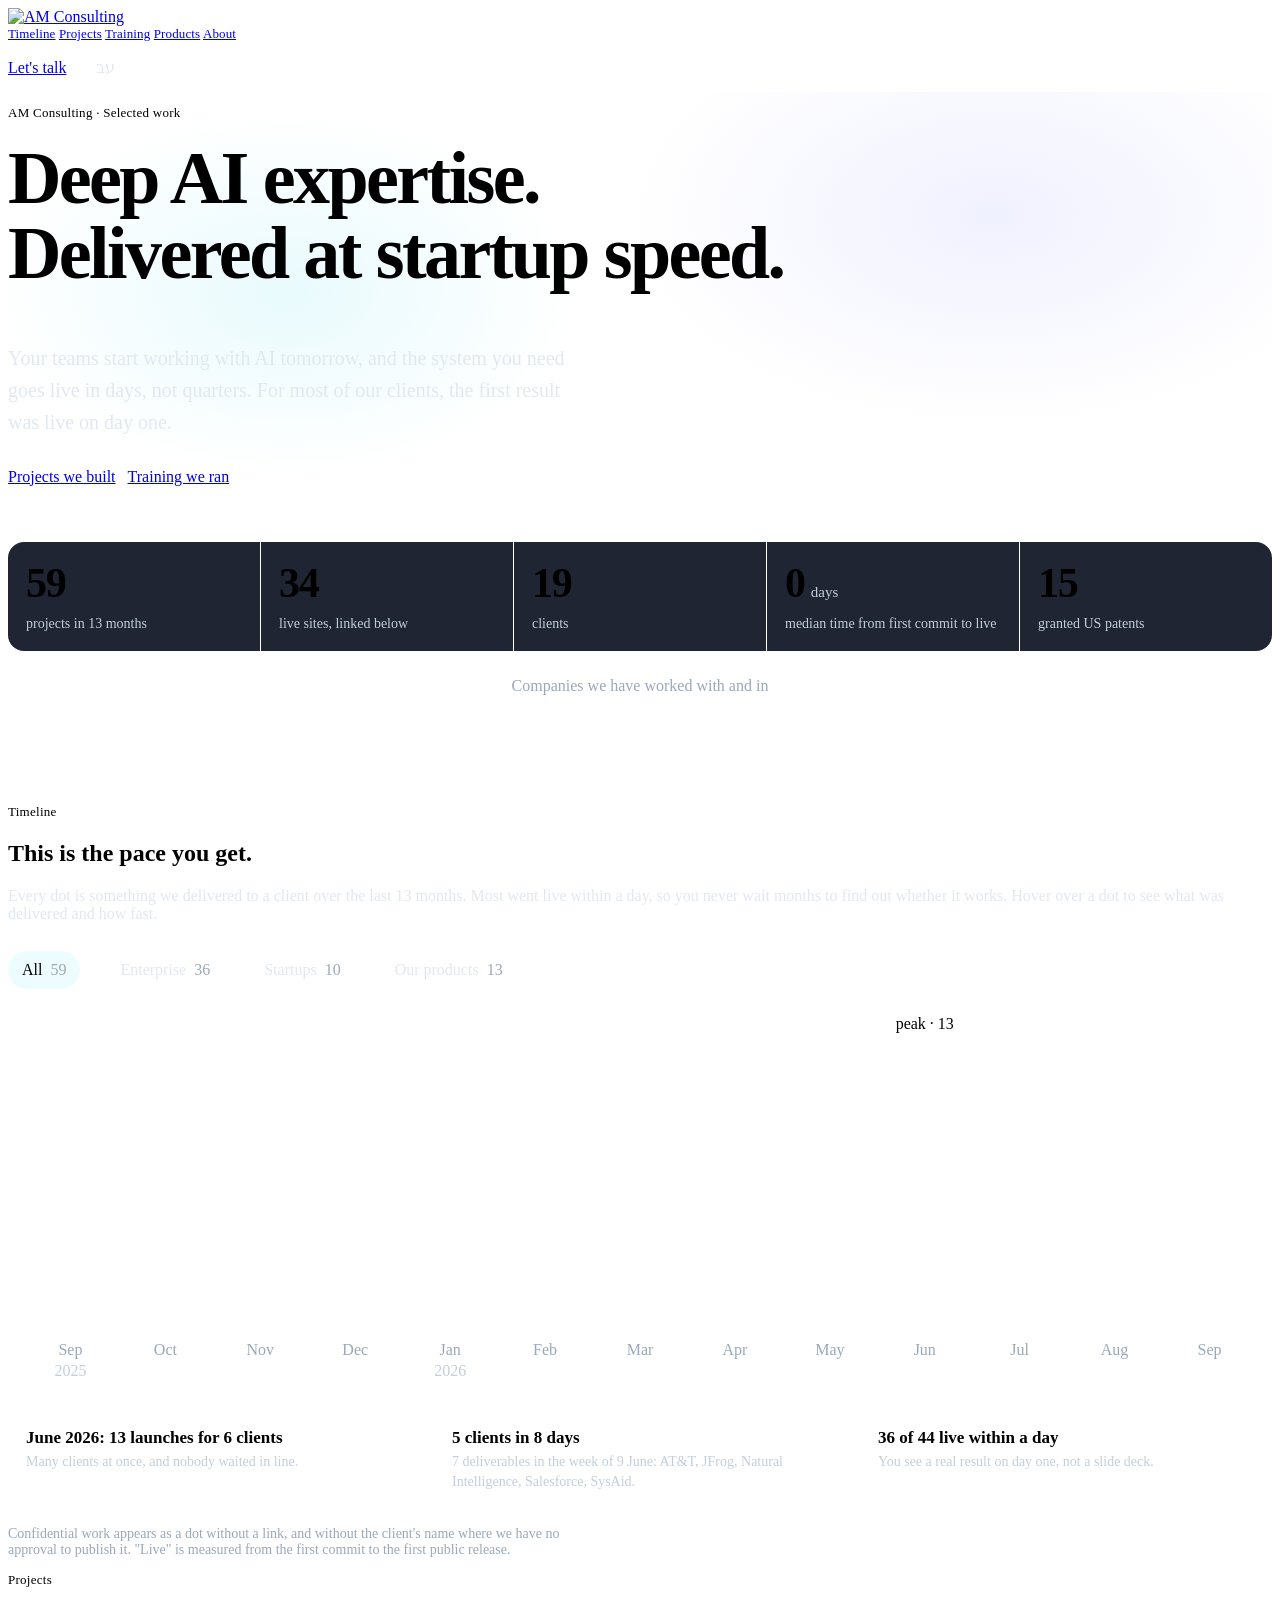
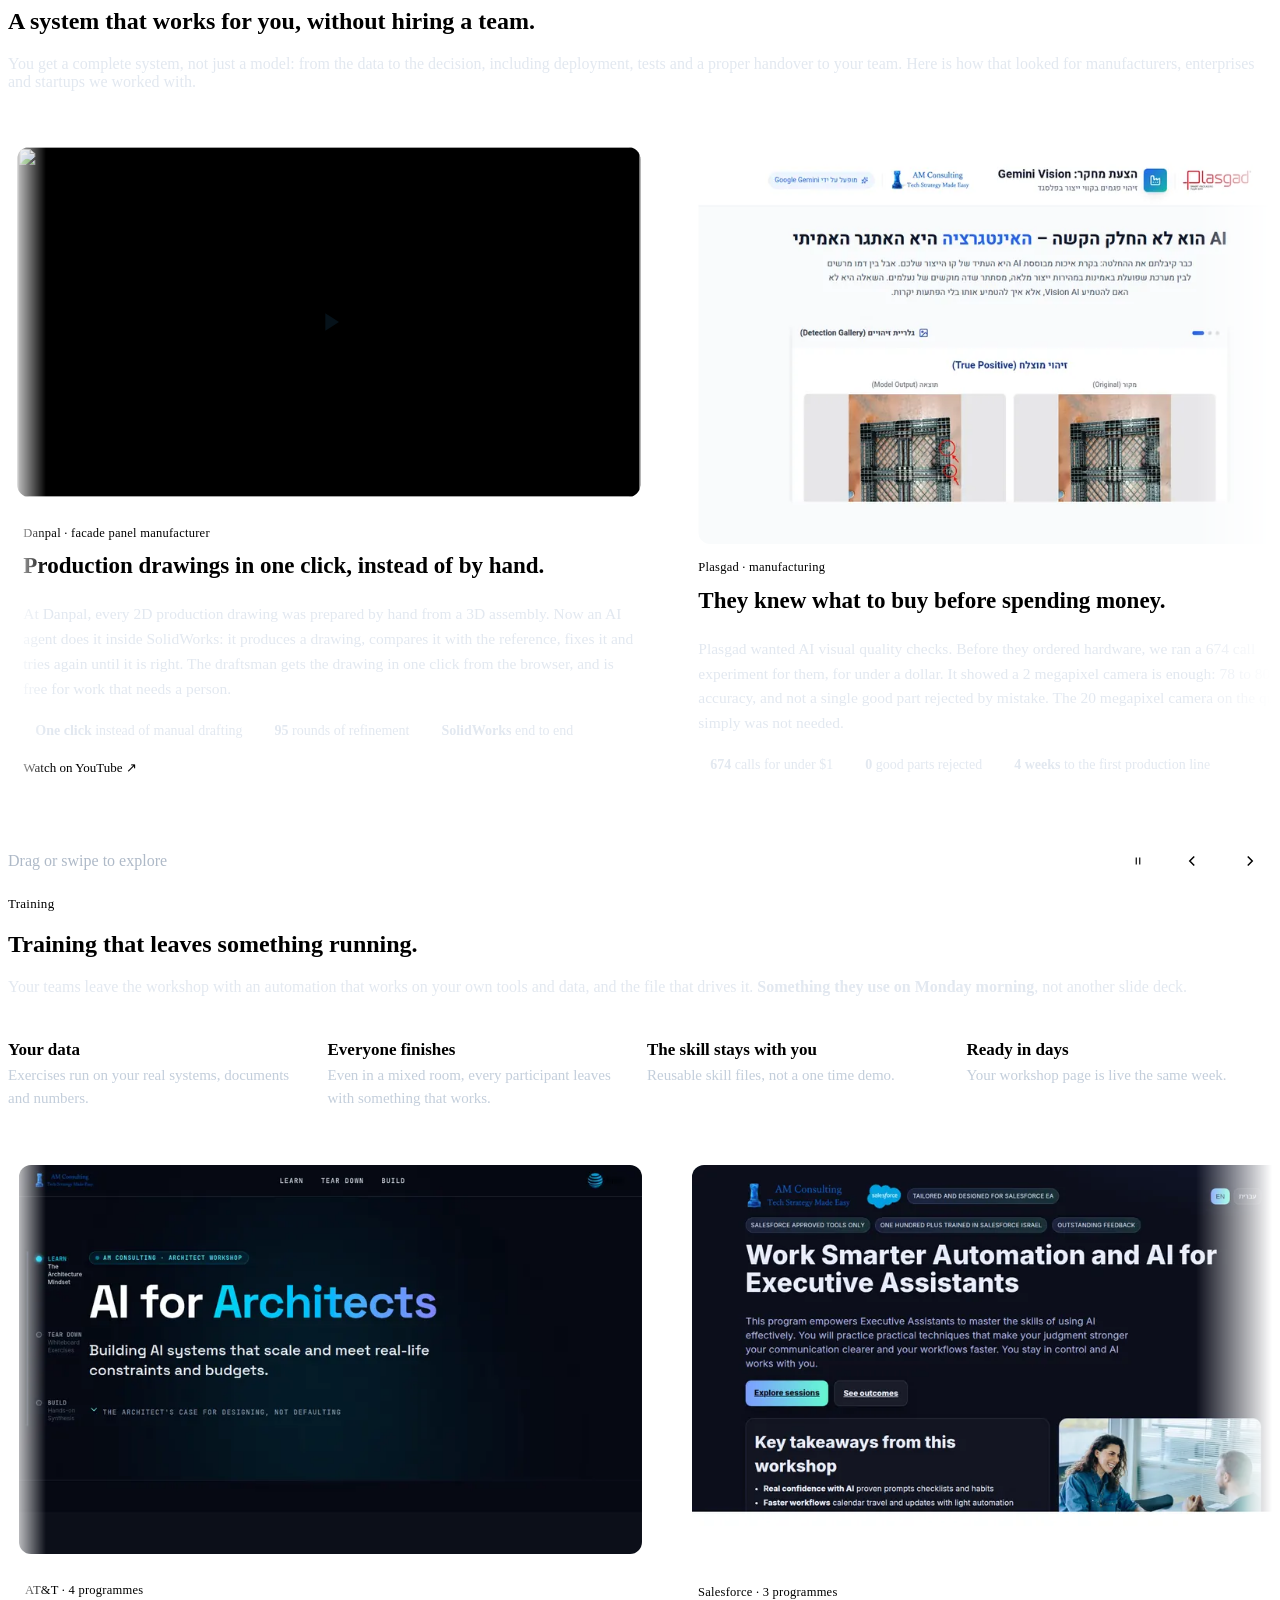
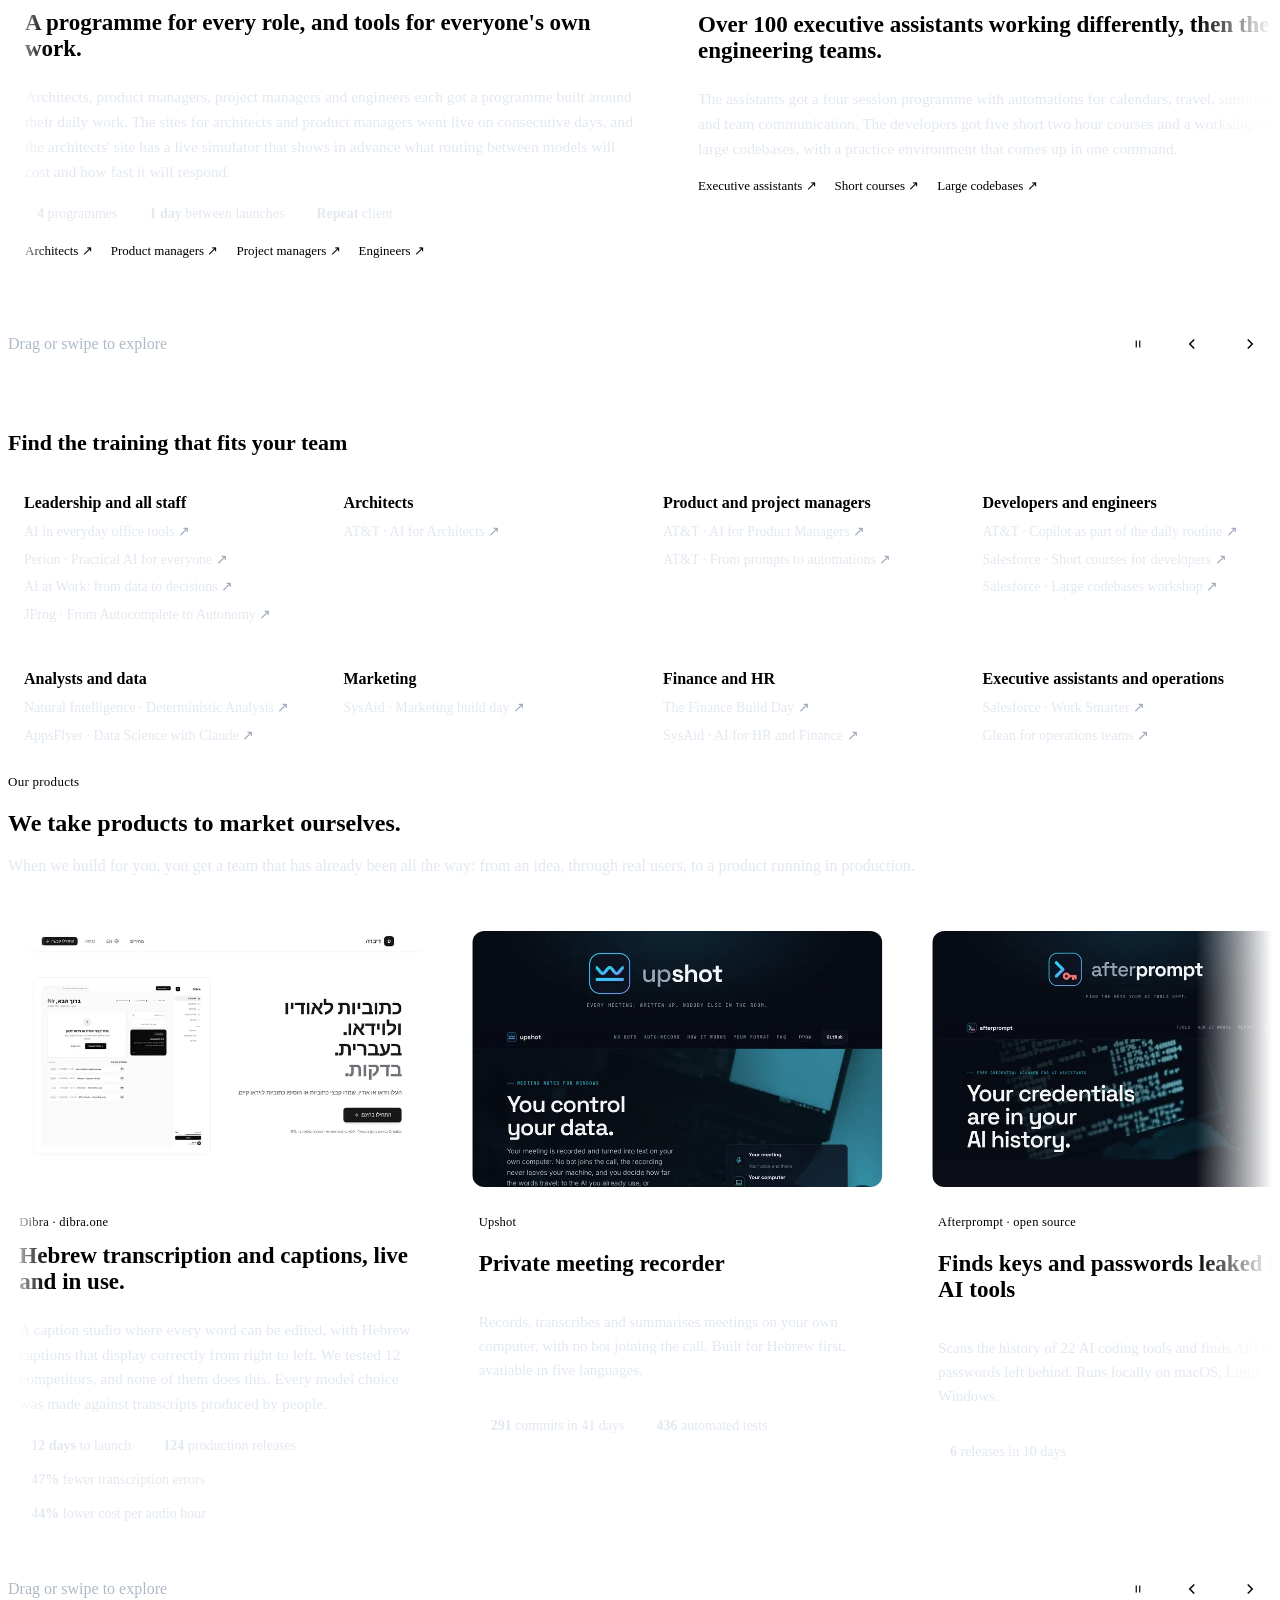
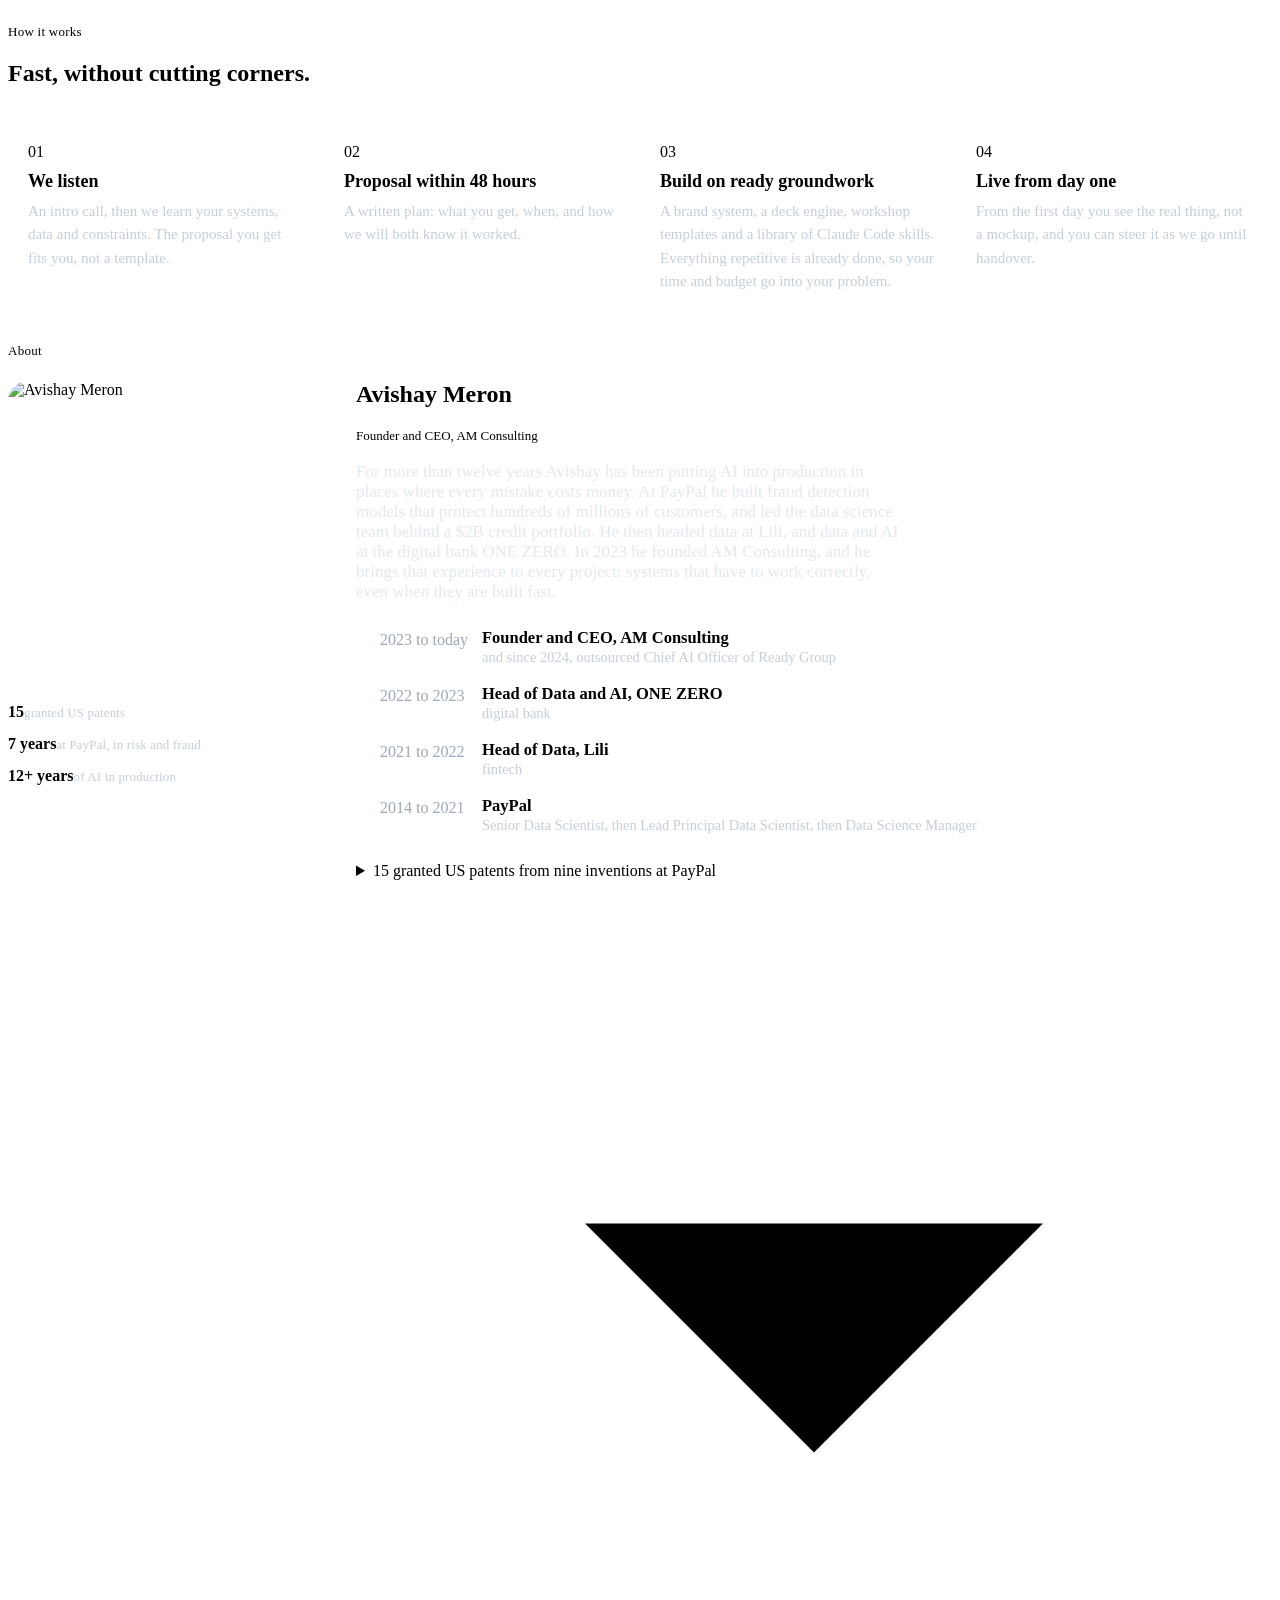
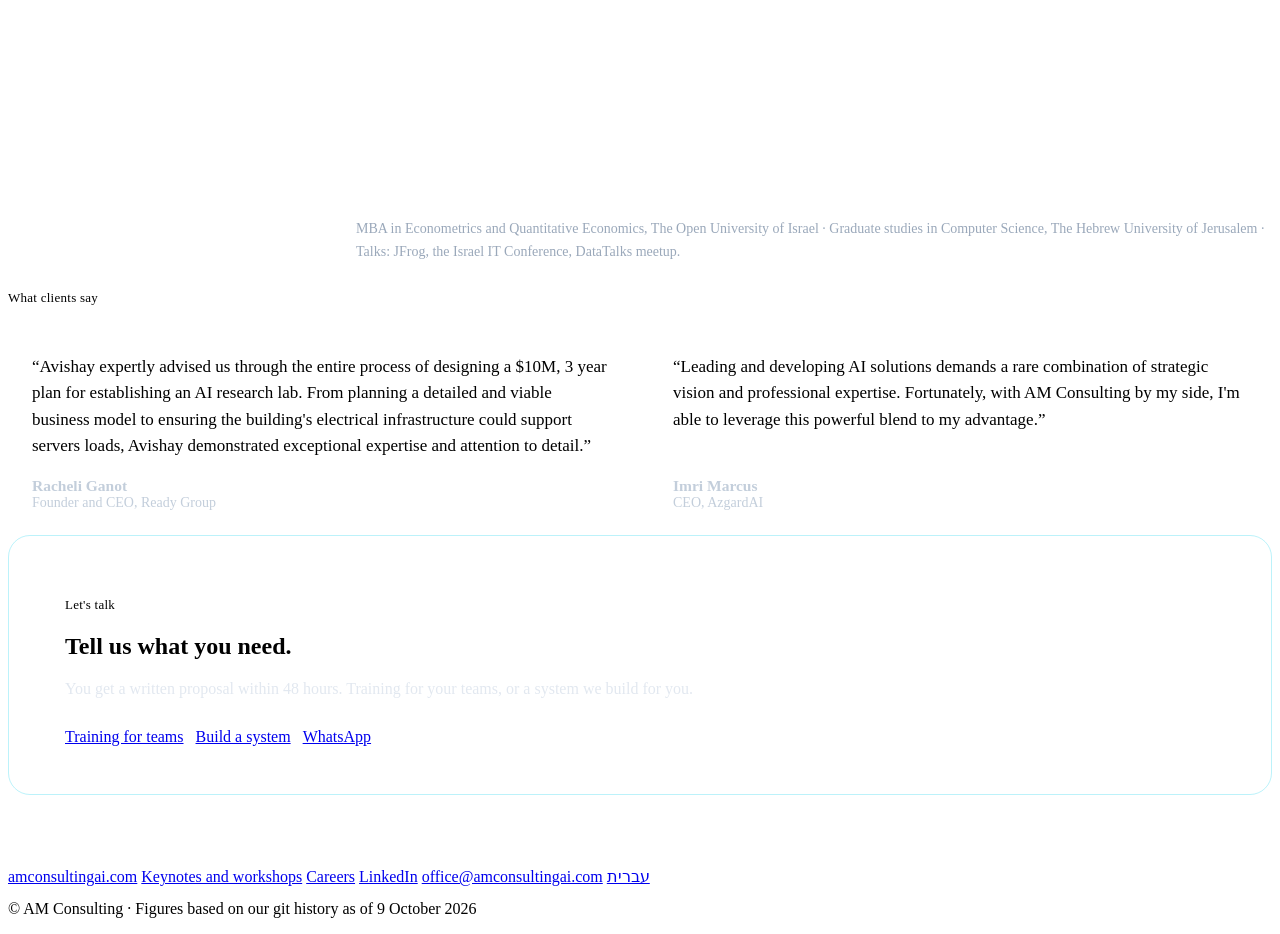
==== en/index.html @ 5651fde6 "Projects showcase: Hebrew first page with English version" ====
<!doctype html>
<html lang="en" dir="ltr">
<head>
<meta charset="utf-8">
<meta name="viewport" content="width=device-width,initial-scale=1">
<title>AM Consulting · Work</title>
<meta name="description" content="59 AI projects in 13 months for AT&T, Salesforce, AppsFlyer, SysAid and startups. Most were live on the first day of work.">
<link rel="alternate" hreflang="he" href="../">
<link rel="alternate" hreflang="en" href="./">
<link rel="alternate" hreflang="x-default" href="../">
<meta property="og:title" content="AM Consulting · Deep AI expertise, delivered at startup speed">
<meta property="og:description" content="59 projects in 13 months, most live on day one. Training for enterprise teams and production systems for startups, each one linked.">
<meta property="og:type" content="website">
<meta property="og:locale" content="en_US">
<meta property="og:image" content="../img/og-en.png">
<meta name="theme-color" content="#0b0f19">
<link rel="preconnect" href="https://fonts.googleapis.com">
<link rel="preconnect" href="https://fonts.gstatic.com" crossorigin>
<link rel="stylesheet" href="https://fonts.googleapis.com/css2?family=Inter:wght@300;400;500;600;700&family=Space+Grotesk:wght@400;500;600;700&family=JetBrains+Mono:wght@400;500;600&display=swap">
<link rel="stylesheet" href="https://cdn.jsdelivr.net/gh/am-consultingai/am-assets@v2/brand.css">
<link rel="icon" href="https://cdn.jsdelivr.net/gh/am-consultingai/am-assets@v2/logo/am-favicon.png">
<link rel="stylesheet" href="../site.css">
</head>
<body>

<!-- ============================== NAV ============================== -->
<nav class="nav" aria-label="Main">
  <div class="nav-in">
    <a href="https://www.amconsultingai.com" class="wordmark" aria-label="AM Consulting home">
      <img class="nav-logo" src="https://cdn.jsdelivr.net/gh/am-consultingai/am-assets@v2/logo/am-logo-white-600.png" alt="AM Consulting">
    </a>
    <div class="nav-links">
      <a href="#log">Timeline</a>
      <a href="#projects">Projects</a>
      <a href="#training">Training</a>
      <a href="#products">Products</a>
      <a href="#about">About</a>
    </div>
    <a class="btn btn-pri btn-sm" href="#contact">Let's talk</a>
    <a class="lang" href="../" hreflang="he" lang="he" aria-label="לגרסה העברית">עב</a>
  </div>
</nav>

<!-- ============================== HERO ============================== -->
<header class="hero">
  <div class="hero-in">
    <p class="eyebrow">AM Consulting · Selected work</p>
    <h1>Deep AI expertise.<br><span class="grad">Delivered at startup speed.</span></h1>
    <p class="lede">Your teams start working with AI tomorrow, and the system you need goes live in days, not quarters. For most of our clients, <b>the first result was live on day one</b>.</p>
    <div class="hero-cta">
      <a class="btn btn-pri" href="#projects">Projects we built</a>
      <a class="btn btn-sec" href="#training">Training we ran</a>
    </div>

    <dl class="stats" id="stats">
      <div><dt><span class="num" data-stat="projects">59</span></dt><dd>projects in 13 months</dd></div>
      <div><dt><span class="num" data-stat="live_properties">34</span></dt><dd>live sites, linked below</dd></div>
      <div><dt><span class="num" data-stat="named_clients">20</span></dt><dd>clients</dd></div>
      <div><dt><span class="num">0</span><small>days</small></dt><dd>median time from first commit to live</dd></div>
      <div><dt><span class="num">15</span></dt><dd>granted US patents</dd></div>
    </dl>
  </div>
</header>

<!-- ============================== LOGOS ============================== -->
<section class="logos" aria-label="Companies we have worked with">
  <p class="logos-lbl">Companies we have worked with and in</p>
  <div class="marquee">
    <ul class="marquee-track">
        <li><img src="../img/logos/salesforce-white.svg" alt="Salesforce" loading="lazy" data-l="salesforce"></li>
        <li><img src="../img/logos/att-white.svg" alt="AT&amp;T" loading="lazy" data-l="att"></li>
        <li><img src="../img/logos/appsflyer-white.svg" alt="AppsFlyer" loading="lazy" data-l="appsflyer"></li>
        <li><img src="../img/logos/orca-white.png" alt="Orca AI" loading="lazy" data-l="orca"></li>
        <li><img src="../img/logos/ready-group-white.png" alt="Ready Group" loading="lazy" data-l="ready-group"></li>
        <li><img src="../img/logos/paypal-white.svg" alt="PayPal" loading="lazy" data-l="paypal"></li>
        <li><img src="../img/logos/onezero-white.svg" alt="ONE ZERO" loading="lazy" data-l="onezero"></li>
        <li><img src="../img/logos/sysaid-white.svg" alt="SysAid" loading="lazy" data-l="sysaid"></li>
        <li><img src="../img/logos/perion-white.svg" alt="Perion" loading="lazy" data-l="perion"></li>
        <li><img src="../img/logos/tnm-white.png" alt="T&amp;M Group" loading="lazy" data-l="tnm"></li>
        <li><img src="../img/logos/tracespan-white.png" alt="TraceSpan" loading="lazy" data-l="tracespan"></li>
        <li><img src="../img/logos/plasgad-white.svg" alt="Plasgad" loading="lazy" data-l="plasgad"></li>
        <li><img src="../img/logos/danpal-white.png" alt="Danpal" loading="lazy" data-l="danpal"></li>
        <li><img src="../img/logos/precise-white.svg" alt="Precise" loading="lazy" data-l="precise"></li>
        <li><img src="../img/logos/lawyal-white.svg" alt="Lawyal" loading="lazy" data-l="lawyal"></li>
        <li><img src="../img/logos/stc-white.png" alt="Standard Textile" loading="lazy" data-l="stc"></li>
        <li><img src="../img/logos/focus-white.png" alt="Focus" loading="lazy" data-l="focus"></li>
    </ul>
  </div>
</section>

<!-- ============================== SHIP LOG ============================== -->
<section class="sec" id="log">
  <p class="eyebrow">Timeline</p>
  <h2>This is the pace you get.</h2>
  <p class="sub">Every dot is something we delivered to a client over the last 13 months. Most went live within a day, so you never wait months to find out whether it works. Hover over a dot to see what was delivered and how fast.</p>

  <div class="log-filters" role="group" aria-label="Filter projects">
    <button class="chip on" data-f="all">All <span data-count="all"></span></button>
    <button class="chip" data-f="ent"><i class="sw ent"></i>Enterprise <span data-count="ent"></span></button>
    <button class="chip" data-f="su"><i class="sw su"></i>Startups <span data-count="su"></span></button>
    <button class="chip" data-f="own"><i class="sw own"></i>Our products <span data-count="own"></span></button>
  </div>

  <div class="log" id="logChart" aria-describedby="logNote"></div>
  <div class="log-tip" id="logTip" role="status" aria-live="polite" hidden></div>

  <div class="log-callouts">
    <div class="callout"><b id="peakLine">June 2026: 13 launches for 6 clients</b><span>Many clients at once, and nobody waited in line.</span></div>
    <div class="callout"><b id="windowLine">5 clients in 8 days</b><span id="windowSub">Seven deliverables in one week of June.</span></div>
    <div class="callout"><b id="liveLine">36 of 44 live within a day</b><span>You see a real result on day one, not a slide deck.</span></div>
  </div>
  <p class="note" id="logNote">Confidential work appears as a dot without a link, and without the client's name where we have no approval to publish it. "Live" is measured from the first commit to the first public release.</p>
</section>

<!-- ============================== PROJECTS ============================== -->
<section class="sec" id="projects">
  <p class="eyebrow">Projects</p>
  <h2>A system that works for you, without hiring a team.</h2>
  <p class="sub">You get a complete system, not just a model: from the data to the decision, including deployment, tests and a proper handover to your team. Here is how that looked for manufacturers, enterprises and startups we worked with.</p>

  <div class="builds">
    <article class="build feat">
      <div class="video" data-yt="jl0lwdJ6txE">
        <button type="button" class="video-btn" aria-label="Play video: autonomous AI agent working in SolidWorks" data-title="Autonomous AI agent driving SolidWorks">
          <img src="https://i.ytimg.com/vi/jl0lwdJ6txE/hqdefault.jpg" alt="" loading="lazy" width="480" height="360">
          <span class="play" aria-hidden="true"><svg viewBox="0 0 24 24"><path d="M8 5v14l11-7z"/></svg></span>
        </button>
      </div>
      <div class="case-b">
        <p class="who">Danpal · facade panel manufacturer</p>
        <h3>Production drawings in one click, instead of by hand.</h3>
        <p>At Danpal, every 2D production drawing was prepared by hand from a 3D assembly. Now an AI agent does it inside SolidWorks: it produces a drawing, compares it with the reference, fixes it and tries again until it is right. The draftsman gets the drawing in one click from the browser, and is free for work that needs a person.</p>
        <ul class="facts"><li><b>One click</b> instead of manual drafting</li><li><b>95</b> rounds of refinement</li><li><b>SolidWorks</b> end to end</li></ul>
        <p class="links"><a href="https://youtu.be/jl0lwdJ6txE" target="_blank" rel="noopener">Watch on YouTube ↗</a></p>
      </div>
    </article>
    <article class="build">
      <a class="shot sm" href="https://am-consultingai.github.io/plasgad-gemini-research-plan/" target="_blank" rel="noopener"><img src="../img/shots/plasgad-plan.webp" alt="Plasgad visual quality check research plan" loading="lazy" width="800" height="500"></a>
      <p class="who">Plasgad · manufacturing</p>
      <h3>They knew what to buy before spending money.</h3>
      <p>Plasgad wanted AI visual quality checks. Before they ordered hardware, we ran a 674 call experiment for them, for under a dollar. It showed a 2 megapixel camera is enough: 78 to 80 percent accuracy, and not a single good part rejected by mistake. The 20 megapixel camera on the quote simply was not needed.</p>
      <ul class="facts"><li><b>674</b> calls for under $1</li><li><b>0</b> good parts rejected</li><li><b>4 weeks</b> to the first production line</li></ul>
    </article>
    <article class="build">
      <a class="shot sm" href="https://focus-automation-project.amconsultingai.com/" target="_blank" rel="noopener"><img src="../img/shots/focus.webp" alt="Focus proposal automation page" loading="lazy" width="800" height="500"></a>
      <p class="who">Focus · financial planning and wealth management</p>
      <h3>Client proposals, without drowning in paperwork.</h3>
      <p>At Focus, preparing a client proposal was manual work buried in documents. Now they have a guided process from scoping to the finished proposal, so the team spends its time on the client, not on paperwork.</p>
    </article>
    <article class="build">
      <p class="who">Precise / Lawyal · legal tech</p>
      <h3>Invoices matched to the bank, without going line by line.</h3>
      <p>The engine matches every bank transaction to the right invoice and leaves a person only the final approval. A working prototype was ready after 4 working days. We then built it as an engine on AWS inside the Lawyal platform, together with the client's developers, so the knowledge stays with them.</p>
      <ul class="facts"><li><b>4 days</b> to a working prototype</li><li><b>AWS</b> Lambda, ECS, infrastructure as code</li></ul>
    </article>
    <article class="build">
      <p class="who">STC · engineering</p>
      <h3>DrawingExtract</h3>
      <p>Instead of reading engineering drawings and copying data out by hand, the system reads them with Claude and returns structured data. All of the infrastructure is defined as code, and the first version was live a day and a half after work started.</p>
      <ul class="facts"><li><b>1.5 days</b> to a live first version</li><li><b>Terraform</b> and background workers</li></ul>
    </article>
    <article class="build wide">
      <p class="who">Ready Group · software and hardware R&amp;D · advisory</p>
      <h3>AI leadership at executive level, without a full time hire.</h3>
      <p>Since 2024 Ready Group has had an outsourced Chief AI Officer from us, who leads their AI team and takes part in the big decisions. Together we planned a three year, $10M AI research lab, from the business model all the way to whether the building's power could carry the servers.</p>
      <ul class="facts"><li><b>$10M</b> plan</li><li><b>3 year</b> roadmap</li><li><b>2+ years</b> of ongoing work</li></ul>
    </article>
  </div>
</section>

<!-- ============================== TRAINING ============================== -->
<section class="sec" id="training">
  <p class="eyebrow">Training</p>
  <h2>Training that leaves something running.</h2>
  <p class="sub">Your teams leave the workshop with an automation that works on your own tools and data, and the file that drives it. <b>Something they use on Monday morning</b>, not another slide deck.</p>

  <div class="promises">
    <div><b>Your data</b><span>Exercises run on your real systems, documents and numbers.</span></div>
    <div><b>Everyone finishes</b><span>Even in a mixed room, every participant leaves with something that works.</span></div>
    <div><b>The skill stays with you</b><span>Reusable skill files, not a one time demo.</span></div>
    <div><b>Ready in days</b><span>Your workshop page is live the same week.</span></div>
  </div>

  <div class="cases">
    <article class="case feat">
      <a class="shot" href="https://att-ai-for-arch.amconsultingai.com/" target="_blank" rel="noopener"><img src="../img/shots/att-ai-for-arch.webp" alt="AI for Architects workshop site for AT&amp;T" loading="lazy" width="800" height="500"></a>
      <div class="case-b">
        <p class="who">AT&amp;T · 4 programmes</p>
        <h3>A programme for every role, and tools for everyone's own work.</h3>
        <p>Architects, product managers, project managers and engineers each got a programme built around their daily work. The sites for architects and product managers went live on consecutive days, and the architects' site has a live simulator that shows in advance what routing between models will cost and how fast it will respond.</p>
        <ul class="facts"><li><b>4</b> programmes</li><li><b>1 day</b> between launches</li><li><b>Repeat</b> client</li></ul>
        <p class="links"><a href="https://att-ai-for-arch.amconsultingai.com/" target="_blank" rel="noopener">Architects ↗</a><a href="https://att-ai-for-pm.amconsultingai.com/" target="_blank" rel="noopener">Product managers ↗</a><a href="https://att-ai-project-managers.amconsultingai.com/" target="_blank" rel="noopener">Project managers ↗</a><a href="https://att-ai-tdp.amconsultingai.com/" target="_blank" rel="noopener">Engineers ↗</a></p>
      </div>
    </article>

    <article class="case">
      <a class="shot" href="https://am-consultingai.github.io/am_sf_ea_ai/" target="_blank" rel="noopener"><img src="../img/shots/sf-ea.webp" alt="Salesforce executive assistants programme site" loading="lazy" width="800" height="500"></a>
      <div class="case-b">
        <p class="who">Salesforce · 3 programmes</p>
        <h3>Over 100 executive assistants working differently, then the engineering teams.</h3>
        <p>The assistants got a four session programme with automations for calendars, travel, summaries and team communication. The developers got five short two hour courses and a workshop on large codebases, with a practice environment that comes up in one command.</p>
        <p class="links"><a href="https://am-consultingai.github.io/am_sf_ea_ai/" target="_blank" rel="noopener">Executive assistants ↗</a><a href="https://sf-micro-learning.amconsultingai.com/" target="_blank" rel="noopener">Short courses ↗</a><a href="https://sf-large-codebases-ws.amconsultingai.com/" target="_blank" rel="noopener">Large codebases ↗</a></p>
      </div>
    </article>

    <article class="case">
      <a class="shot" href="https://ds-for-analysts.amconsultingai.com/" target="_blank" rel="noopener"><img src="../img/shots/ds-for-analysts.webp" alt="Data Science with Claude workshop site for AppsFlyer analysts" loading="lazy" width="800" height="500"></a>
      <div class="case-b">
        <p class="who">AppsFlyer · repeat client</p>
        <h3>Analysts build their own models, and the data team gets its time back.</h3>
        <p>After the first workshop the analysts pull data on their own, and the data team gets far fewer requests. In the second one they build a churn model and a revenue model on a synthetic copy of their own data, and keep about 120 lines of Python they run themselves every month.</p>
        <ul class="facts"><li><b>2</b> workshops</li><li><b>1 afternoon</b> to a first model</li><li><b>17</b> analysts</li></ul>
        <p class="links"><a href="https://ds-for-analysts.amconsultingai.com/" target="_blank" rel="noopener">Workshop page ↗</a></p>
      </div>
    </article>

    <article class="case">
      <a class="shot" href="https://ai-for-marketing-sysaid.amconsultingai.com/" target="_blank" rel="noopener"><img src="../img/shots/sysaid-marketing.webp" alt="SysAid marketing build day site" loading="lazy" width="800" height="500"></a>
      <div class="case-b">
        <p class="who">SysAid · repeat client</p>
        <h3>The marketing team built its own tools in one day.</h3>
        <p>In a single build day, opened by the CMO, everyone on the marketing team built a tool for their own daily work. Then it was the turn of the HR and Finance teams, with the same method.</p>
        <p class="links"><a href="https://ai-for-marketing-sysaid.amconsultingai.com/" target="_blank" rel="noopener">Marketing ↗</a><a href="https://am-consultingai.github.io/sysaid-hr-finance-AI-workshop-pres/" target="_blank" rel="noopener">HR and Finance ↗</a></p>
      </div>
    </article>

    <article class="case proof">
      <div class="proof-vis" aria-hidden="true">
        <code>module mpcp_gate_decoder (…);</code>
        <ul><li><i>✓</i>self checking testbench</li><li><i>✓</i>reference model in C</li><li><i>✓</i>checked against Wireshark</li><li><i>✓</i>200k+ malformed inputs, 0 crashes</li></ul>
      </div>
      <div class="case-b">
        <p class="who">TraceSpan · hardware engineering</p>
        <h3>Hardware code written by AI, with proof you can trust it.</h3>
        <p>An FPGA team got an eight week plan for bringing in AI, plus a practical proof: a decoder for the IEEE 802.3ah standard, written by AI and checked three independent ways. The plan and the proof were ready within 48 hours.</p>
        <p class="links"><a href="https://github.com/am-consultingai/tracespan-mpcp-rtl-demo" target="_blank" rel="noopener">Full code on GitHub ↗</a></p>
      </div>
    </article>

  </div>

  <h3 class="h3sec">Find the training that fits your team</h3>
  <div class="roles">
    <div class="role"><b>Leadership and all staff</b><a href="https://ai-zero-to-hero.amconsultingai.com/" target="_blank" rel="noopener">AI in everyday office tools</a><a href="https://perion-ai-forall.amconsultingai.com/" target="_blank" rel="noopener">Perion · Practical AI for everyone</a><a href="https://4-sessions-diverse-ai-workshop.amconsultingai.com/" target="_blank" rel="noopener">AI at Work: from data to decisions</a><a href="https://from-autocomplete-to-autonomy.amconsultingai.com/" target="_blank" rel="noopener">JFrog · From Autocomplete to Autonomy</a></div>
    <div class="role"><b>Architects</b><a href="https://att-ai-for-arch.amconsultingai.com/" target="_blank" rel="noopener">AT&amp;T · AI for Architects</a></div>
    <div class="role"><b>Product and project managers</b><a href="https://att-ai-for-pm.amconsultingai.com/" target="_blank" rel="noopener">AT&amp;T · AI for Product Managers</a><a href="https://att-ai-project-managers.amconsultingai.com/" target="_blank" rel="noopener">AT&amp;T · From prompts to automations</a></div>
    <div class="role"><b>Developers and engineers</b><a href="https://att-ai-tdp.amconsultingai.com/" target="_blank" rel="noopener">AT&amp;T · Copilot as part of the daily routine</a><a href="https://sf-micro-learning.amconsultingai.com/" target="_blank" rel="noopener">Salesforce · Short courses for developers</a><a href="https://sf-large-codebases-ws.amconsultingai.com/" target="_blank" rel="noopener">Salesforce · Large codebases workshop</a></div>
    <div class="role"><b>Analysts and data</b><a href="https://am-consultingai.github.io/ni-stats-workshop-page/" target="_blank" rel="noopener">Natural Intelligence · Deterministic Analysis</a><a href="https://ds-for-analysts.amconsultingai.com/" target="_blank" rel="noopener">AppsFlyer · Data Science with Claude</a></div>
    <div class="role"><b>Marketing</b><a href="https://ai-for-marketing-sysaid.amconsultingai.com/" target="_blank" rel="noopener">SysAid · Marketing build day</a></div>
    <div class="role"><b>Finance and HR</b><a href="https://ai-for-cfo.amconsultingai.com/" target="_blank" rel="noopener">The Finance Build Day</a><a href="https://am-consultingai.github.io/sysaid-hr-finance-AI-workshop-pres/" target="_blank" rel="noopener">SysAid · AI for HR and Finance</a></div>
    <div class="role"><b>Executive assistants and operations</b><a href="https://am-consultingai.github.io/am_sf_ea_ai/" target="_blank" rel="noopener">Salesforce · Work Smarter</a><a href="https://am-consultingai.github.io/am_ma_biz_ops/" target="_blank" rel="noopener">Glean for operations teams</a></div>
  </div>
</section>

<!-- ============================== PRODUCTS ============================== -->
<section class="sec" id="products">
  <p class="eyebrow">Our products</p>
  <h2>We take products to market ourselves.</h2>
  <p class="sub">When we build for you, you get a team that has already been all the way: from an idea, through real users, to a product running in production.</p>

  <div class="prods">
    <article class="prod big">
      <a class="shot" href="https://dibra.one/" target="_blank" rel="noopener"><img src="../img/shots/dibra.webp" alt="Dibra, Hebrew transcription and captions" loading="lazy" width="800" height="500"></a>
      <div class="case-b">
        <p class="who">Dibra · dibra.one</p>
        <h3>Hebrew transcription and captions, live and in use.</h3>
        <p>A caption studio where every word can be edited, with Hebrew captions that display correctly from right to left. We tested 12 competitors, and none of them does this. Every model choice was made against transcripts produced by people.</p>
        <ul class="facts"><li><b>12 days</b> to launch</li><li><b>124</b> production releases</li><li><b>47%</b> fewer transcription errors</li><li><b>44%</b> lower cost per audio hour</li></ul>
      </div>
    </article>
    <article class="prod">
      <a class="shot" href="https://upshot.amconsultingai.com/" target="_blank" rel="noopener"><img src="../img/shots/upshot.webp" alt="Upshot site" loading="lazy" width="800" height="500"></a>
      <p class="who">Upshot</p>
      <h3>Private meeting recorder</h3>
      <p>Records, transcribes and summarises meetings on your own computer, with no bot joining the call. Built for Hebrew first, available in five languages.</p>
      <ul class="facts"><li><b>291</b> commits in 41 days</li><li><b>436</b> automated tests</li></ul>
    </article>
    <article class="prod">
      <a class="shot" href="https://am-consultingai.github.io/afterprompt/" target="_blank" rel="noopener"><img src="../img/shots/afterprompt.webp" alt="Afterprompt site" loading="lazy" width="800" height="500"></a>
      <p class="who">Afterprompt · open source</p>
      <h3>Finds keys and passwords leaked into AI tools</h3>
      <p>Scans the history of 22 AI coding tools and finds API keys and passwords left behind. Runs locally on macOS, Linux and Windows.</p>
      <ul class="facts"><li><b>6</b> releases in 10 days</li></ul>
    </article>
    <article class="prod">
      <div class="engine" aria-hidden="true"><span>init</span><span>repo</span><span>pages</span><span>deploy</span><b>13 s</b></div>
      <p class="who">Deck engine · internal tool</p>
      <h3>Why you get results fast</h3>
      <p>A framework for branded interactive decks, with one command that creates the repository, sets up hosting and goes live. Eight client decks came out of it in the first weeks, and one went live 13 seconds after its first commit.</p>
    </article>
  </div>
</section>

<!-- ============================== METHOD ============================== -->
<section class="sec" id="method">
  <p class="eyebrow">How it works</p>
  <h2>Fast, without cutting corners.</h2>
  <ol class="steps">
    <li><span class="n">01</span><b>We listen</b><p>An intro call, then we learn your systems, data and constraints. The proposal you get fits you, not a template.</p></li>
    <li><span class="n">02</span><b>Proposal within 48 hours</b><p>A written plan: what you get, when, and how we will both know it worked.</p></li>
    <li><span class="n">03</span><b>Build on ready groundwork</b><p>A brand system, a deck engine, workshop templates and a library of Claude Code skills. Everything repetitive is already done, so your time and budget go into your problem.</p></li>
    <li><span class="n">04</span><b>Live from day one</b><p>From the first day you see the real thing, not a mockup, and you can steer it as we go until handover.</p></li>
  </ol>
</section>

<!-- ============================== ABOUT ============================== -->
<section class="sec" id="about">
  <p class="eyebrow">About</p>
  <div class="about">
    <div class="about-l">
      <img class="portrait" src="https://cdn.jsdelivr.net/gh/am-consultingai/am-assets@v2/portrait/avishay-400.png" alt="Avishay Meron" width="400" height="400" loading="lazy">
      <div class="creds">
        <div><b>15</b><span>granted US patents</span></div>
        <div><b>7 years</b><span>at PayPal, in risk and fraud</span></div>
        <div><b>12+ years</b><span>of AI in production</span></div>
      </div>
    </div>
    <div class="about-r">
      <h2>Avishay Meron</h2>
      <p class="role-line">Founder and CEO, AM Consulting</p>
      <p class="biotext">For more than twelve years Avishay has been putting AI into production in places where every mistake costs money. At PayPal he built fraud detection models that protect hundreds of millions of customers, and led the data science team behind a $2B credit portfolio. He then headed data at Lili, and data and AI at the digital bank ONE ZERO. In 2023 he founded AM Consulting, and he brings that experience to every project: systems that have to work correctly, even when they are built fast.</p>

      <ol class="career">
        <li><span>2023 to today</span><b>Founder and CEO, AM Consulting</b><em>and since 2024, outsourced Chief AI Officer of Ready Group</em></li>
        <li><span>2022 to 2023</span><b>Head of Data and AI, ONE ZERO</b><em>digital bank</em></li>
        <li><span>2021 to 2022</span><b>Head of Data, Lili</b><em>fintech</em></li>
        <li><span>2014 to 2021</span><b>PayPal</b><em>Senior Data Scientist, then Lead Principal Data Scientist, then Data Science Manager</em></li>
      </ol>

      <details class="acc patents">
        <summary>15 granted US patents from nine inventions at PayPal<svg class="chev" viewBox="0 0 24 24"><path d="M6 9l6 6 6-6"/></svg></summary>
        <ul class="acc-b">
          <li><b>Rapid online clustering:</b> every payment is placed in real time into a cluster of similar past transactions, which flags fraud. <code>US10866995</code> <code>US11507631</code> <code>US12271870</code></li>
          <li><b>Accounts linked to known fraud:</b> flags accounts that share attributes with several known fraudulent accounts. <code>US11182795</code> <code>US12469035</code></li>
          <li><b>Automated feature engineering:</b> selects and builds features for transaction models. <code>US11443224</code></li>
          <li><b>Random string processing:</b> classifies URLs and random looking strings to understand what a user is trying to do. <code>US11249965</code> <code>US12259860</code></li>
          <li><b>Location for network addresses:</b> reliable location from noisy signals. <code>US10762103</code> <code>US11609929</code></li>
          <li><b>Proximity based data merging:</b> merges location datasets, with validation. <code>US11422983</code></li>
          <li><b>Distributed range joins:</b> fast joins on tables keyed by ranges, such as IP ranges. <code>US10706050</code></li>
          <li><b>Multi stage website classification:</b> a chain of models that classifies websites cheaply. <code>US10936677</code> <code>US11475079</code></li>
          <li><b>Automatic false positive estimation for website matching</b> <code>US11468129</code></li>
        </ul>
      </details>
      <p class="edu">MBA in Econometrics and Quantitative Economics, The Open University of Israel · Graduate studies in Computer Science, The Hebrew University of Jerusalem · Talks: JFrog, the Israel IT Conference, DataTalks meetup.</p>
    </div>
  </div>
</section>

<!-- ============================== VOICES ============================== -->
<section class="sec" id="voices">
  <p class="eyebrow">What clients say</p>
  <div class="voices">
    <figure class="voice">
      <blockquote>“Avishay expertly advised us through the entire process of designing a $10M, 3 year plan for establishing an AI research lab. From planning a detailed and viable business model to ensuring the building's electrical infrastructure could support servers loads, Avishay demonstrated exceptional expertise and attention to detail.”</blockquote>
      <figcaption><b>Racheli Ganot</b> Founder and CEO, Ready Group</figcaption>
    </figure>
    <figure class="voice">
      <blockquote>“Leading and developing AI solutions demands a rare combination of strategic vision and professional expertise. Fortunately, with AM Consulting by my side, I'm able to leverage this powerful blend to my advantage.”</blockquote>
      <figcaption><b>Imri Marcus</b> CEO, AzgardAI</figcaption>
    </figure>
  </div>
</section>

<!-- ============================== CONTACT ============================== -->
<section class="sec cta" id="contact">
  <div class="cta-box">
    <p class="eyebrow">Let's talk</p>
    <h2>Tell us what you need.</h2>
    <p class="sub">You get a written proposal within 48 hours. Training for your teams, or a system we build for you.</p>
    <div class="hero-cta">
      <a class="btn btn-pri" href="mailto:office@amconsultingai.com?subject=Training%20enquiry">Training for teams</a>
      <a class="btn btn-sec" href="mailto:office@amconsultingai.com?subject=Build%20enquiry">Build a system</a>
      <a class="btn btn-sec" href="https://wa.me/972512997867" target="_blank" rel="noopener">WhatsApp</a>
    </div>
  </div>
</section>

<footer>
  <div class="flinks">
    <a href="https://www.amconsultingai.com">amconsultingai.com</a>
    <a href="https://keynotes-workshops.amconsultingai.com/">Keynotes and workshops</a>
    <a href="https://career.amconsultingai.com/">Careers</a>
    <a href="https://www.linkedin.com/in/avishay-meron/">LinkedIn</a>
    <a href="mailto:office@amconsultingai.com">office@amconsultingai.com</a>
    <a href="../" hreflang="he" lang="he">עברית</a>
  </div>
  <p class="fnote">© AM Consulting · Figures based on our git history as of <span id="genDate">9 October 2026</span></p>
</footer>

<script src="../data/projects.js"></script>
<script src="../site.js"></script>
</body>
</html>
---- site.css ----
/* Projects showcase — page layout on top of am-assets@v2/brand.css.
   Brand tokens (--bg, --cyan, --display …) come from brand.css; only page-level
   layout and the ship-log chart live here. */

:root{
  --ent:var(--cyan); --su:var(--indigo); --own:var(--good);
  --r:16px;
  /* contrast: brand greys lifted for small text on the dark background
     — all at least 7.5:1 on --bg and --card (old --s4 was 3.9:1) */
  --s2:#e2e8f0; --s3:#c3cedb; --s4:#9aa8ba;
}
body{font-weight:400}
.sub,.lede,.biotext{color:var(--s2)}

/* Drive doc 02: small uppercase labels read as dated — use sentence-case mono labels */
.eyebrow{font-size:13px;text-transform:none;letter-spacing:.02em}
.nav-links{font-size:13px;text-transform:none;letter-spacing:.01em}

/* ---------- hero ---------- */
.hero{position:relative;overflow:hidden;border-bottom:1px solid var(--line-soft);
  background:
    radial-gradient(900px 420px at 85% -10%,rgba(129,140,248,.16),transparent 60%),
    radial-gradient(700px 380px at 0% 0%,rgba(34,211,238,.12),transparent 60%),
    var(--deep)}
.hero::after{content:"";position:absolute;inset:0;pointer-events:none;opacity:.35;
  background-image:linear-gradient(var(--line-soft) 1px,transparent 1px),linear-gradient(90deg,var(--line-soft) 1px,transparent 1px);
  background-size:48px 48px;mask-image:linear-gradient(#000,transparent 85%)}
.hero-in{position:relative;z-index:1;max-width:var(--maxw);margin:0 auto;padding:92px var(--pad) 56px}
.hero h1{font-size:clamp(38px,7.4vw,74px);margin-top:20px;letter-spacing:-.035em;line-height:1.02}
.lede{margin-top:22px;max-width:58ch;font-size:clamp(17px,2.4vw,20px);color:var(--s2);line-height:1.6}
.lede b{color:var(--ink);font-weight:500}
.hero-cta{display:flex;gap:12px;flex-wrap:wrap;margin-top:30px}

.stats{display:grid;grid-template-columns:repeat(5,1fr);gap:1px;margin:56px 0 0;
  background:var(--line);border:1px solid var(--line);border-radius:var(--r);overflow:hidden}
.stats>div{background:rgba(13,19,33,.92);padding:20px 18px 18px}
.stats dt{font-family:var(--display);font-weight:600;font-size:clamp(30px,4vw,42px);line-height:1;letter-spacing:-.03em}
.stats dt small{font-size:15px;color:var(--s3);margin-inline-start:6px;letter-spacing:0;font-weight:500}
.stats dd{margin:10px 0 0;font-size:14px;color:var(--s3);line-height:1.4}
@media(max-width:900px){.stats{grid-template-columns:repeat(2,1fr)}.stats>div:last-child{grid-column:span 2}}

/* ---------- logos ---------- */
.logos{border-bottom:1px solid var(--line-soft);background:var(--deep);padding:26px 0 30px;overflow:hidden}
.logos-lbl{max-width:var(--maxw);margin:0 auto 18px;padding:0 var(--pad);font:500 13px var(--mono);color:var(--s4);text-align:center}
.marquee{position:relative;max-width:1400px;margin:0 auto;
  -webkit-mask-image:linear-gradient(90deg,transparent,#000 8%,#000 92%,transparent);mask-image:linear-gradient(90deg,transparent,#000 8%,#000 92%,transparent)}
.marquee-track{list-style:none;margin:0;padding:0 var(--pad);display:flex;flex-wrap:wrap;justify-content:center;align-items:center;gap:26px 52px}
.marquee-track li{flex:none;height:48px;display:flex;align-items:center}
.marquee-track img{display:block;height:30px;width:auto;max-width:150px;object-fit:contain;opacity:.9;transition:opacity .25s}
.marquee-track li:hover img{opacity:1}
/* optical sizing — tall marks need more height to match the wordmarks */
.marquee-track img[data-l="jfrog"],.marquee-track img[data-l="precise"]{height:46px}
.marquee-track img[data-l="salesforce"],.marquee-track img[data-l="ready-group"],.marquee-track img[data-l="focus"],
.marquee-track img[data-l="danpal"],.marquee-track img[data-l="tracespan"],.marquee-track img[data-l="plasgad"]{height:40px}
.marquee-track img[data-l="appsflyer"],.marquee-track img[data-l="onezero"]{height:24px}
.marquee-track img[data-l="paypal"]{height:30px}
/* running state (added by site.js): one long row, two copies, endless loop */
.marquee.run .marquee-track{flex-wrap:nowrap;justify-content:flex-start;width:max-content;padding:0;gap:0;animation:marquee var(--dur,60s) linear infinite}
.marquee.run .marquee-track li{padding:0 28px}
.marquee.run:hover .marquee-track{animation-play-state:paused}
@keyframes marquee{to{transform:translateX(-50%)}}
@media(max-width:640px){.marquee-track img{height:24px}.marquee-track img[data-l="jfrog"],.marquee-track img[data-l="precise"]{height:36px}
  .marquee.run .marquee-track li{padding:0 20px}}
@media(prefers-reduced-motion:reduce){.marquee.run .marquee-track{animation:none}}

/* ---------- shared bits ---------- */
.note{margin-top:18px;font-size:14px;color:var(--s4);max-width:80ch}
.who{font-family:var(--mono);font-size:12.5px;color:var(--cyan);letter-spacing:.02em}
h3{font-size:clamp(19px,2.4vw,23px);margin-top:8px}
.facts{list-style:none;padding:0;margin:16px 0 0;display:flex;flex-wrap:wrap;gap:8px}
.facts li{font-size:14px;color:var(--s2);background:var(--tile);border:1px solid var(--line);border-radius:999px;padding:5px 12px}
.facts b{color:var(--ink);font-weight:600;font-family:var(--display)}
.links{margin-top:16px;display:flex;flex-wrap:wrap;gap:6px 18px}
.links a{font-family:var(--mono);font-size:13px;color:var(--sky);text-decoration:none;border-bottom:1px solid transparent}
.links a:hover{border-bottom-color:var(--sky)}
.shot{display:block;border-radius:12px;overflow:hidden;border:1px solid var(--line);background:var(--tile);aspect-ratio:16/10}
.shot img{display:block;width:100%;height:100%;object-fit:cover;object-position:top;transition:transform .5s ease}
.shot:hover img{transform:scale(1.03)}
.shot.sm{margin-bottom:16px}
blockquote{margin:16px 0 0;font-family:var(--display);font-weight:400;font-size:17px;line-height:1.55;color:var(--ink)}
.cite{margin-top:12px;font-family:var(--mono);font-size:12.5px;color:var(--s3)}
.h3sec{margin-top:64px;font-size:22px}

/* ---------- ship log ---------- */
.log-filters{display:flex;flex-wrap:wrap;gap:8px;margin-top:28px}
.chip{font:500 13px/1 var(--mono);color:var(--s2);background:var(--tile);border:1px solid var(--line);
  border-radius:999px;padding:9px 14px;cursor:pointer;display:inline-flex;align-items:center;gap:8px;transition:.15s;min-height:38px}
.chip:hover{border-color:var(--s3)}
.chip.on{color:var(--ink);border-color:var(--cyan);background:rgba(34,211,238,.08)}
.chip span{color:var(--s4)}
.sw{width:10px;height:10px;border-radius:50%;display:inline-block}
.sw.ent{background:var(--ent)}.sw.su{background:var(--su)}.sw.own{background:var(--own)}

.log{position:relative;margin-top:22px;background:var(--card);border:1px solid var(--line);border-radius:var(--r);
  padding:26px 18px 14px;display:grid;grid-template-columns:repeat(var(--cols,14),1fr);gap:6px;align-items:end;min-height:340px}
.log-col{display:flex;flex-direction:column;align-items:center;gap:6px;position:relative}
.log-stack{display:flex;flex-direction:column-reverse;align-items:center;gap:5px;min-height:260px;justify-content:flex-start}
.log-col.peak::before{content:attr(data-peak);position:absolute;top:-4px;left:50%;transform:translate(-50%,-100%);
  white-space:nowrap;font:500 11.5px var(--mono);color:var(--cyan)}
.log-m{font:500 11.5px var(--mono);color:var(--s4);text-align:center;line-height:1.3;border-top:1px solid var(--line-soft);padding-top:8px;width:100%}
.log-m b{display:block;color:var(--s3);font-weight:500}
.dot{width:16px;height:16px;border-radius:50%;border:0;padding:0;cursor:pointer;background:var(--c);
  box-shadow:0 0 0 0 var(--c);transition:transform .15s,opacity .25s,box-shadow .15s;opacity:0;transform:scale(.4)}
.dot.in{opacity:1;transform:scale(1)}
.dot.nolink{background:transparent;box-shadow:inset 0 0 0 2px var(--c)}
.dot:hover,.dot:focus-visible{transform:scale(1.35);box-shadow:0 0 0 4px rgba(255,255,255,.08)}
.dot.dim{opacity:.12 !important}
.dot.ent{--c:var(--ent)}.dot.su{--c:var(--su)}.dot.own{--c:var(--own)}
.log-tip{position:fixed;z-index:90;max-width:300px;background:#0a1020;border:1px solid var(--line);border-radius:12px;
  padding:12px 14px;box-shadow:0 18px 40px -10px #000;pointer-events:none;font-size:14px;line-height:1.45}
.log-tip .t{font-family:var(--display);font-weight:600;color:var(--ink);font-size:15px}
.log-tip .c{font-family:var(--mono);font-size:12px;color:var(--cyan);margin-bottom:4px}
.log-tip .m{color:var(--s3);margin-top:6px;font-size:13px}
.log-tip .go{color:var(--sky);font-family:var(--mono);font-size:12px;margin-top:6px}

.log-callouts{display:grid;grid-template-columns:repeat(3,1fr);gap:14px;margin-top:16px}
.callout{background:var(--tile);border:1px solid var(--line);border-inline-start:2px solid var(--cyan);border-radius:12px;padding:16px 18px}
.callout b{display:block;font-family:var(--display);font-weight:600;font-size:17px}
.callout span{display:block;margin-top:4px;font-size:14px;color:var(--s3);line-height:1.45}

@media(max-width:760px){
  .log{grid-template-columns:1fr;min-height:0;padding:14px}
  .log-col{flex-direction:row;align-items:center;gap:12px;border-bottom:1px solid var(--line-soft);padding:6px 0}
  .log-col:last-child{border-bottom:0}
  .log-stack{flex-direction:row;flex-wrap:wrap;min-height:0;order:2;gap:6px}
  .log-m{order:1;border:0;padding:0;width:62px;text-align:start;flex:none}
  .log-m b{display:inline;margin-inline-start:4px}
  .log-col.peak::before{display:none}
  .log-callouts{grid-template-columns:1fr}
}

/* ---------- enterprise ---------- */
.promises{display:grid;grid-template-columns:repeat(4,1fr);gap:14px;margin-top:30px}
.promises div{border-top:1px solid var(--cyan);padding-top:14px}
.promises b{display:block;font-family:var(--display);font-weight:600;font-size:17px}
.promises span{display:block;margin-top:4px;font-size:15px;color:var(--s3);line-height:1.5}
@media(max-width:820px){.promises{grid-template-columns:repeat(2,1fr)}}

.cases{display:grid;grid-template-columns:repeat(2,1fr);gap:18px;margin-top:36px}
.case{background:var(--card);border:1px solid var(--line);border-radius:var(--r);padding:16px;display:flex;flex-direction:column;gap:18px;transition:border-color .2s}
.case:hover{border-color:rgba(34,211,238,.35)}
.case-b{padding:0 6px 6px}
.case-b>p:not(.who):not(.links):not(.cite){margin-top:10px;color:var(--s2);font-size:15.5px;line-height:1.6}
.case.feat{grid-column:1/-1;display:grid;grid-template-columns:1.25fr 1fr;align-items:center}
.case.quoted{border-inline-start:2px solid var(--indigo);justify-content:center}
.case.quoted blockquote{font-size:clamp(17px,2.2vw,20px);max-width:70ch}
.proof-vis{background:var(--deep);border:1px solid var(--line);border-radius:12px;padding:20px;aspect-ratio:16/10;display:flex;flex-direction:column;justify-content:center;gap:16px}
.proof-vis code{background:none;padding:0;font-size:14px}
.proof-vis ul{list-style:none;margin:0;padding:0;display:grid;gap:10px}
.proof-vis li{font-family:var(--mono);font-size:13.5px;color:var(--s2);display:flex;gap:10px;align-items:center}
.proof-vis i{font-style:normal;width:22px;height:22px;border-radius:6px;display:grid;place-items:center;background:rgba(16,185,129,.15);color:var(--good);font-size:13px}
@media(max-width:820px){.cases{grid-template-columns:1fr}.case.feat{grid-template-columns:1fr}}

.roles{display:grid;grid-template-columns:repeat(4,1fr);gap:14px;margin-top:20px}
.role{background:var(--tile);border:1px solid var(--line);border-radius:12px;padding:16px;display:flex;flex-direction:column;gap:8px}
.role b{font-family:var(--display);font-weight:600;font-size:16px;margin-bottom:2px}
.role a,.role span{font-size:14px;color:var(--s2);text-decoration:none;line-height:1.4}
.role a:hover{color:var(--cyan)}
.role a::after{content:" ↗";color:var(--s4)}
@media(max-width:960px){.roles{grid-template-columns:repeat(2,1fr)}}
@media(max-width:520px){.roles{grid-template-columns:1fr}}

/* ---------- startups ---------- */
.builds{display:grid;grid-template-columns:repeat(2,1fr);gap:18px;margin-top:36px}
.build{background:var(--card);border:1px solid var(--line);border-radius:var(--r);padding:24px}
.build>p:not(.who):not(.cite){margin-top:10px;color:var(--s2);font-size:15.5px;line-height:1.6}
.build.feat{grid-column:1/-1;display:grid;grid-template-columns:1.25fr 1fr;gap:24px;align-items:center;padding:16px}
.build.feat .case-b>p:not(.who):not(.links){margin-top:10px;color:var(--s2);font-size:15.5px;line-height:1.6}
.build.wide{grid-column:1/-1;border-inline-start:2px solid var(--indigo)}
.video{position:relative;aspect-ratio:16/9;border-radius:12px;overflow:hidden;border:1px solid var(--line);background:#000}
.video iframe{position:absolute;inset:0;width:100%;height:100%;border:0}
.video-btn{all:unset;position:absolute;inset:0;cursor:pointer;display:block}
.video-btn img{width:100%;height:100%;object-fit:cover;display:block;opacity:.85;transition:opacity .2s}
.video-btn:hover img{opacity:1}
.video-btn:focus-visible{outline:2px solid var(--sky);outline-offset:-2px}
.play{position:absolute;left:50%;top:50%;transform:translate(-50%,-50%);width:68px;height:68px;border-radius:50%;
  background:var(--grad);display:grid;place-items:center;box-shadow:0 10px 30px -6px rgba(0,0,0,.7);transition:transform .2s}
.video-btn:hover .play{transform:translate(-50%,-50%) scale(1.07)}
.play svg{width:30px;height:30px;fill:#06121a;margin-left:3px}
@media(max-width:820px){.builds{grid-template-columns:1fr}.build.feat{grid-template-columns:1fr}}

/* ---------- products ---------- */
.prods{display:grid;grid-template-columns:repeat(3,1fr);gap:18px;margin-top:36px}
.prod{background:var(--card);border:1px solid var(--line);border-radius:var(--r);padding:16px;display:flex;flex-direction:column}
.prod>.shot,.prod>.engine{margin-bottom:16px}
.prod>p:not(.who){margin-top:10px;color:var(--s2);font-size:15px;line-height:1.6}
.prod>.who,.prod>h3,.prod>p,.prod>.facts{padding:0 6px}
.prod.big{grid-column:1/-1;display:grid;grid-template-columns:1.25fr 1fr;gap:22px;align-items:center}
.prod.big>.shot{margin:0}
.engine{aspect-ratio:16/10;border-radius:12px;border:1px solid var(--line);background:var(--deep);display:flex;align-items:center;justify-content:center;gap:6px;flex-wrap:wrap;padding:16px}
.engine span{font:500 12.5px var(--mono);color:var(--s2);background:var(--tile);border:1px solid var(--line);border-radius:8px;padding:7px 10px}
.engine span:not(:last-of-type)::after{content:" →";color:var(--s4)}
.engine b{width:100%;text-align:center;font-family:var(--display);font-size:44px;margin-top:6px;background:var(--grad);-webkit-background-clip:text;background-clip:text;color:transparent}
@media(max-width:960px){.prods{grid-template-columns:repeat(2,1fr)}}
@media(max-width:640px){.prods{grid-template-columns:1fr}.prod.big{grid-template-columns:1fr}}

/* ---------- method ---------- */
.steps{list-style:none;padding:0;margin:34px 0 0;display:grid;grid-template-columns:repeat(4,1fr);gap:0;counter-reset:s;
  border:1px solid var(--line);border-radius:var(--r);overflow:hidden}
.steps li{padding:22px 20px;background:var(--card);border-inline-end:1px solid var(--line)}
.steps li:last-child{border-inline-end:0}
.steps .n{font:500 13px var(--mono);color:var(--cyan)}
.steps b{display:block;margin-top:10px;font-family:var(--display);font-weight:600;font-size:18px}
.steps p{margin-top:8px;font-size:15px;color:var(--s3);line-height:1.55}
@media(max-width:860px){.steps{grid-template-columns:1fr 1fr}.steps li:nth-child(2){border-inline-end:0}.steps li:nth-child(-n+2){border-bottom:1px solid var(--line)}}
@media(max-width:520px){.steps{grid-template-columns:1fr}.steps li{border-inline-end:0;border-bottom:1px solid var(--line)}}

/* ---------- about ---------- */
.about{display:grid;grid-template-columns:300px 1fr;gap:48px;margin-top:22px;align-items:start}
.portrait{width:100%;height:auto;border-radius:20px;border:1px solid var(--line);background:var(--tile);display:block}
.about-l .creds{margin-top:22px;display:grid;grid-template-columns:1fr;gap:14px}
.about-l .creds span{font-size:13px;letter-spacing:.01em;text-transform:none;color:var(--s3)}
.about-r h2{margin-top:0}
.role-line{font-family:var(--mono);font-size:13px;color:var(--cyan);margin-top:10px}
.about-r .biotext{margin-top:18px;font-size:17px;max-width:64ch}
.career{list-style:none;padding:0;margin:26px 0 0;border-inline-start:1px solid var(--line)}
.career li{position:relative;padding:0 0 18px;padding-inline-start:24px;display:grid;grid-template-columns:90px 1fr;column-gap:12px}
.career li::before{content:"";position:absolute;inset-inline-start:-5px;top:7px;width:9px;height:9px;border-radius:50%;background:var(--bg);border:2px solid var(--cyan)}
.career span{font:500 13px var(--mono);color:var(--s4);padding-top:3px}
.career b{font-family:var(--display);font-weight:600;font-size:16.5px}
.career em{grid-column:2;font-style:normal;font-size:14.5px;color:var(--s3)}
.patents{margin-top:10px;border-top:1px solid var(--line-soft)}
.patents ul{margin:0;padding:0 0 18px;padding-inline-start:18px;display:grid;gap:10px}
.patents li{font-size:15px}
.patents code{font-size:12px;margin-inline-start:2px}
.edu{margin-top:18px;font-size:14px;color:var(--s4);line-height:1.6}
@media(max-width:820px){.about{grid-template-columns:1fr;gap:28px}.about-l{display:grid;grid-template-columns:140px 1fr;gap:20px;align-items:center}.about-l .creds{margin:0}
  .career li{grid-template-columns:1fr}.career em{grid-column:1}}

/* ---------- voices ---------- */
.voices{display:grid;grid-template-columns:repeat(auto-fit,minmax(280px,1fr));gap:18px;margin-top:24px}
.voice{margin:0;background:var(--card);border:1px solid var(--line);border-radius:var(--r);padding:24px;display:flex;flex-direction:column;justify-content:space-between}
.voice blockquote{margin:0}
.voice figcaption{margin-top:18px;font-size:14px;color:var(--s3)}
.voice figcaption b{display:block;color:var(--ink);font-family:var(--display);font-weight:600;font-size:15.5px}
.voice.todo{border:1px dashed var(--warn)}
.voice.todo blockquote{color:var(--warn);font-family:var(--mono);font-size:14px}
@media(max-width:860px){.voices{grid-template-columns:1fr}}

/* ---------- CTA / footer ---------- */
.cta{padding-bottom:72px}
.cta-box{border-radius:22px;padding:48px clamp(22px,5vw,56px);border:1px solid rgba(34,211,238,.3);
  background:radial-gradient(700px 300px at 100% 0%,rgba(129,140,248,.18),transparent 60%),radial-gradient(600px 300px at 0% 100%,rgba(34,211,238,.12),transparent 60%),var(--card)}
.fnote{margin-top:14px}

/* ---------- motion ---------- */
.reveal{opacity:0;transform:translateY(14px);transition:opacity .6s ease,transform .6s ease}
.reveal.in{opacity:1;transform:none}
@media(prefers-reduced-motion:reduce){
  .reveal,.dot{opacity:1 !important;transform:none !important;transition:none !important}
  .shot img{transition:none}
}

/* ======================================================================
   Dynamic layer — everything below is applied by site.js (progressive
   enhancement) and disabled under prefers-reduced-motion.
   ====================================================================== */

/* ---------- carousels ---------- */
.carousel{position:relative;margin-top:36px}
.carousel .track{display:flex;align-items:stretch;gap:18px;margin:0;overflow-x:auto;overflow-y:hidden;scroll-snap-type:x mandatory;
  scroll-behavior:smooth;overscroll-behavior-x:contain;-webkit-overflow-scrolling:touch;scrollbar-width:none;
  padding:4px 2px 10px;outline:none;
  -webkit-mask-image:linear-gradient(90deg,#000 calc(100% - 56px),transparent);mask-image:linear-gradient(90deg,#000 calc(100% - 56px),transparent)}
.carousel.at-end .track{-webkit-mask-image:none;mask-image:none}
.carousel .track::-webkit-scrollbar{display:none}
.carousel .track:focus-visible{box-shadow:0 0 0 2px var(--sky);border-radius:var(--r)}
.carousel .track>*{flex:0 0 calc((100% - 18px)/2);min-width:0;scroll-snap-align:start;scroll-snap-stop:always}
/* uniform slides: featured cards drop their side-by-side layout inside a carousel */
.carousel .track>.feat,.carousel .track>.big,.carousel .track>.wide{display:flex;flex-direction:column;align-items:stretch;gap:16px}
.carousel .track>.build.feat{padding:16px}
.carousel .track>.build.feat .case-b{padding:0 6px 6px}
.carousel .track>.prod.big>.case-b{padding:0 6px}
.carousel .track.prods>*{flex-basis:calc((100% - 36px)/3)}
.car-ctl{display:flex;align-items:center;gap:14px;margin-top:14px}
.car-dots{display:flex;gap:2px;flex-wrap:wrap}
.car-dots button{all:unset;cursor:pointer;width:28px;height:28px;display:grid;place-items:center}
.car-dots button::before{content:"";width:8px;height:8px;border-radius:99px;background:var(--s4);transition:width .25s,background .25s}
.car-dots button[aria-current="true"]::before{width:22px;background:var(--grad)}
.car-dots button:focus-visible{outline:2px solid var(--sky);border-radius:8px}
.car-count{font:500 13px var(--mono);color:var(--s4);margin-left:auto;min-width:48px;text-align:right}
.car-btn{all:unset;cursor:pointer;width:44px;height:44px;border-radius:50%;display:grid;place-items:center;
  background:var(--tile);border:1px solid var(--line);color:var(--ink);transition:.18s}
.car-btn svg{width:18px;height:18px;stroke:currentColor;fill:none;stroke-width:2}
.car-btn:hover:not([disabled]){border-color:var(--cyan);color:var(--cyan)}
.car-btn[disabled]{opacity:.3;cursor:default}
.car-btn:focus-visible{outline:2px solid var(--sky);outline-offset:2px}
.car-hint{display:none;font:500 12.5px var(--mono);color:var(--s4)}
@media(max-width:960px){.carousel .track.prods>*{flex-basis:calc((100% - 18px)/2)}}
@media(max-width:820px){
  .carousel .track>*,.carousel .track.prods>*{flex-basis:86%}
  .carousel .track{-webkit-mask-image:none;mask-image:none;scroll-padding-left:0}
}
@media(hover:none){.car-btn:not(.car-pause){display:none}.car-hint{display:block}}
.car-pause{width:36px;height:36px}
.car-pause svg{width:14px;height:14px}
.car-pause svg path[d^="M8"]{fill:currentColor;stroke:none}

/* mobile: compact grids become swipe rows (CSS only) */
@media(max-width:640px){
  .roles,.voices,.promises{display:flex;overflow-x:auto;scroll-snap-type:x mandatory;gap:12px;scrollbar-width:none;
    padding-bottom:6px;-webkit-overflow-scrolling:touch}
  .roles::-webkit-scrollbar,.voices::-webkit-scrollbar,.promises::-webkit-scrollbar{display:none}
  .roles>*,.voices>*{flex:0 0 82%;scroll-snap-align:start}
  .promises>*{flex:0 0 64%;scroll-snap-align:start}
  .hero-cta .btn{flex:1 1 auto}
}

/* ---------- typed headline ---------- */
.typed-wrap .rest{visibility:hidden}
.caret{display:inline-block;width:.08em;height:.82em;margin-inline-start:.04em;vertical-align:-.06em;background:var(--cyan);
  border-radius:2px;animation:blink 1s steps(1) infinite}
.caret.typing{animation:none}
@keyframes blink{50%{opacity:0}}

/* ---------- hero motion ---------- */
.hero::before{content:"";position:absolute;inset:-20%;pointer-events:none;z-index:0;
  background:radial-gradient(420px 260px at 30% 40%,rgba(34,211,238,.10),transparent 70%),
             radial-gradient(520px 300px at 70% 30%,rgba(129,140,248,.12),transparent 70%);
  animation:drift 18s ease-in-out infinite alternate}
@keyframes drift{to{transform:translate3d(6%,4%,0) rotate(4deg)}}
.stats>div{transition:background .3s}
.stats>div:hover{background:rgba(20,28,46,.95)}

/* ---------- reveal variants ---------- */
.reveal{transition-delay:var(--d,0s)}
.reveal-x{opacity:0;transform:translateX(24px);transition:opacity .6s ease,transform .6s ease;transition-delay:var(--d,0s)}
.reveal-x.in{opacity:1;transform:none}

@media(prefers-reduced-motion:reduce){
  .hero::before,.caret{animation:none}
  .reveal-x{opacity:1!important;transform:none!important;transition:none!important}
  .carousel .track{scroll-behavior:auto}
}

/* ---------- continuous drift mode (site.js adds .drift unless reduced motion) ---------- */
.car-vp{position:relative}
.carousel.drift .car-vp{overflow:hidden;
  -webkit-mask-image:linear-gradient(90deg,transparent,#000 3%,#000 94%,transparent);mask-image:linear-gradient(90deg,transparent,#000 3%,#000 94%,transparent)}
.carousel.drift .track{overflow:visible;scroll-snap-type:none;-webkit-mask-image:none;mask-image:none;
  will-change:transform;touch-action:pan-y;cursor:grab;padding:4px 0 10px}
.carousel.drift .track>*{scroll-snap-align:none}
.carousel.drift.dragging .track{cursor:grabbing;user-select:none}
.carousel.drift .track img{-webkit-user-drag:none}
.car-ctl{justify-content:flex-end}
.car-hint{margin-inline-end:auto}
.carousel.drift .car-hint{display:block}
@media(hover:hover){.carousel.drift .car-hint{opacity:.8}}


/* ======================================================================
   Hebrew / RTL  (index.html is Hebrew-first; /en/ is the English page)
   ====================================================================== */
:root:lang(he){
  --display:"Rubik","Space Grotesk","Helvetica Neue",Arial,sans-serif;
  --sans:"Heebo","Inter","Helvetica Neue",Arial,sans-serif;
  --mono:"JetBrains Mono","Heebo",ui-monospace,monospace;
}
:lang(he) h1,:lang(he) h2,:lang(he) h3,:lang(he) h4{letter-spacing:-.01em}
:lang(he) .hero h1{letter-spacing:-.02em;line-height:1.08}
:lang(he) .who,:lang(he) .eyebrow,:lang(he) .chip,:lang(he) .btn,:lang(he) .links a,:lang(he) .logos-lbl,
:lang(he) .car-hint,:lang(he) .role-line,:lang(he) .cite,:lang(he) .nav-links{font-family:var(--sans);letter-spacing:0}
:lang(he) .who{font-weight:500}
/* brand.css is LTR-only in a few places */
[dir=rtl] .nav-links{margin-left:0;margin-right:auto}
[dir=rtl] .nav .btn{margin-left:0;margin-right:24px}
@media(max-width:1000px){[dir=rtl] .nav .btn{margin-right:auto}}
[dir=rtl] .acc .chev{margin-left:0;margin-right:auto}
/* things that stay left-to-right inside Hebrew text */
[dir=rtl] code,[dir=rtl] .proof-vis code,[dir=rtl] .engine{direction:ltr}
[dir=rtl] .engine span:not(:last-of-type)::after{content:" →"}
/* logo strip runs the other way */
[dir=rtl] .marquee.run .marquee-track{animation-name:marquee-rtl}
@keyframes marquee-rtl{to{transform:translateX(50%)}}
/* language switch */
.lang{font:600 13px var(--sans);color:var(--s2);text-decoration:none;border:1px solid var(--line);border-radius:8px;
  padding:7px 10px;min-height:36px;display:inline-flex;align-items:center;transition:.15s;flex:none}
.lang:hover{color:var(--cyan);border-color:var(--cyan)}
.nav .lang{margin-inline-start:16px}
@media(max-width:1000px){.nav .lang{margin-inline-start:12px}}
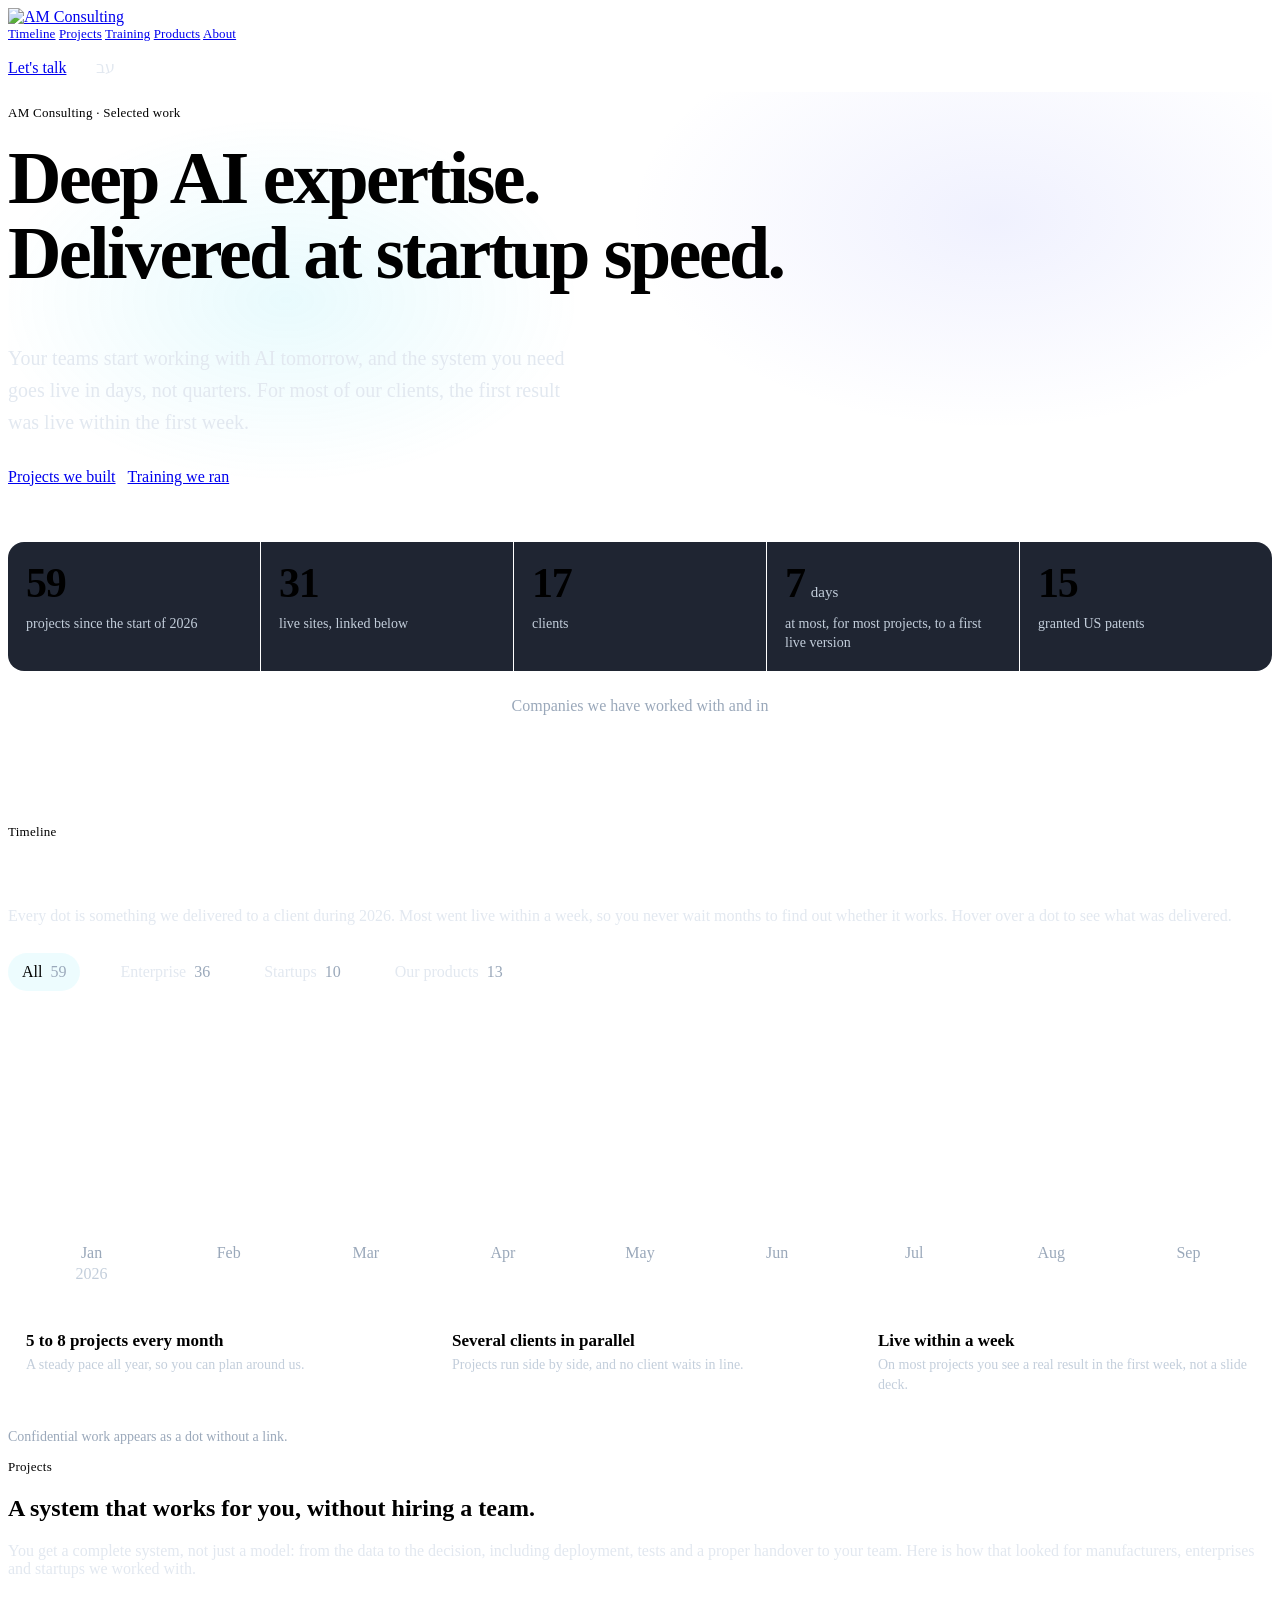
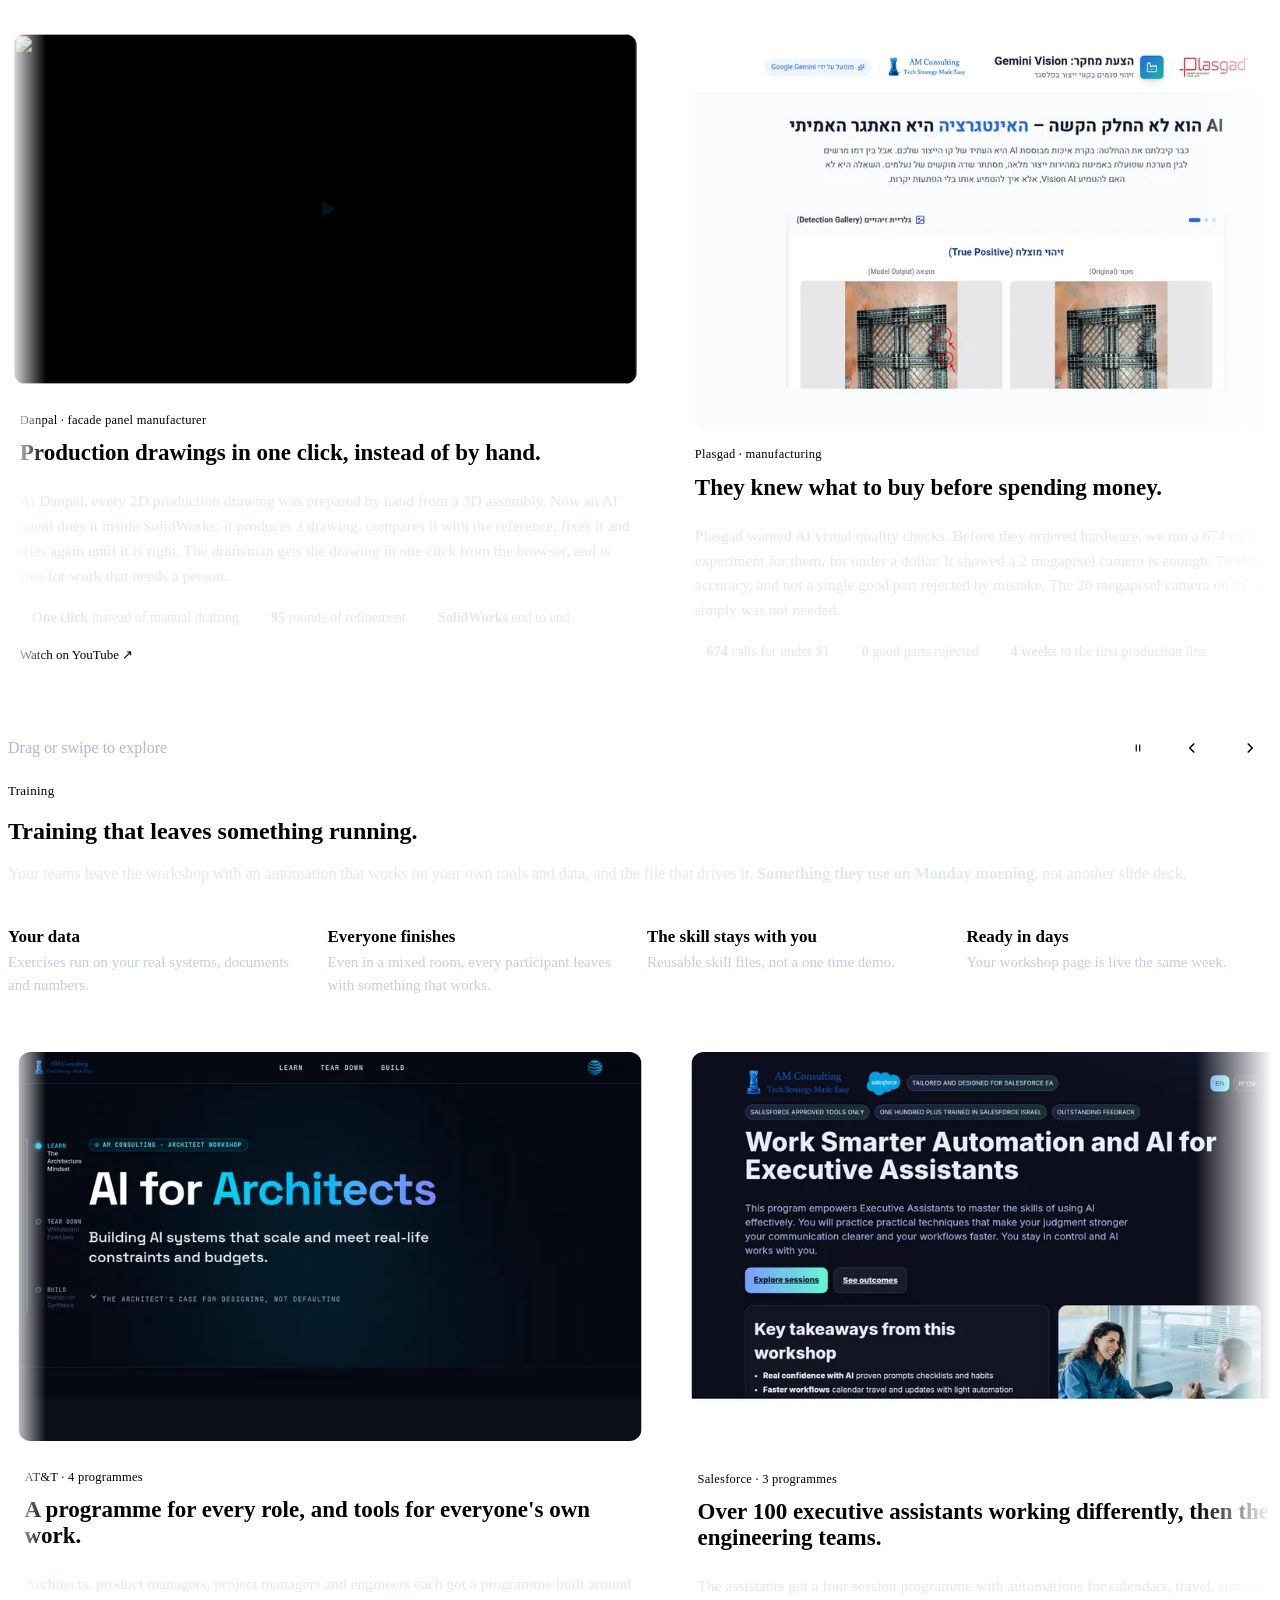
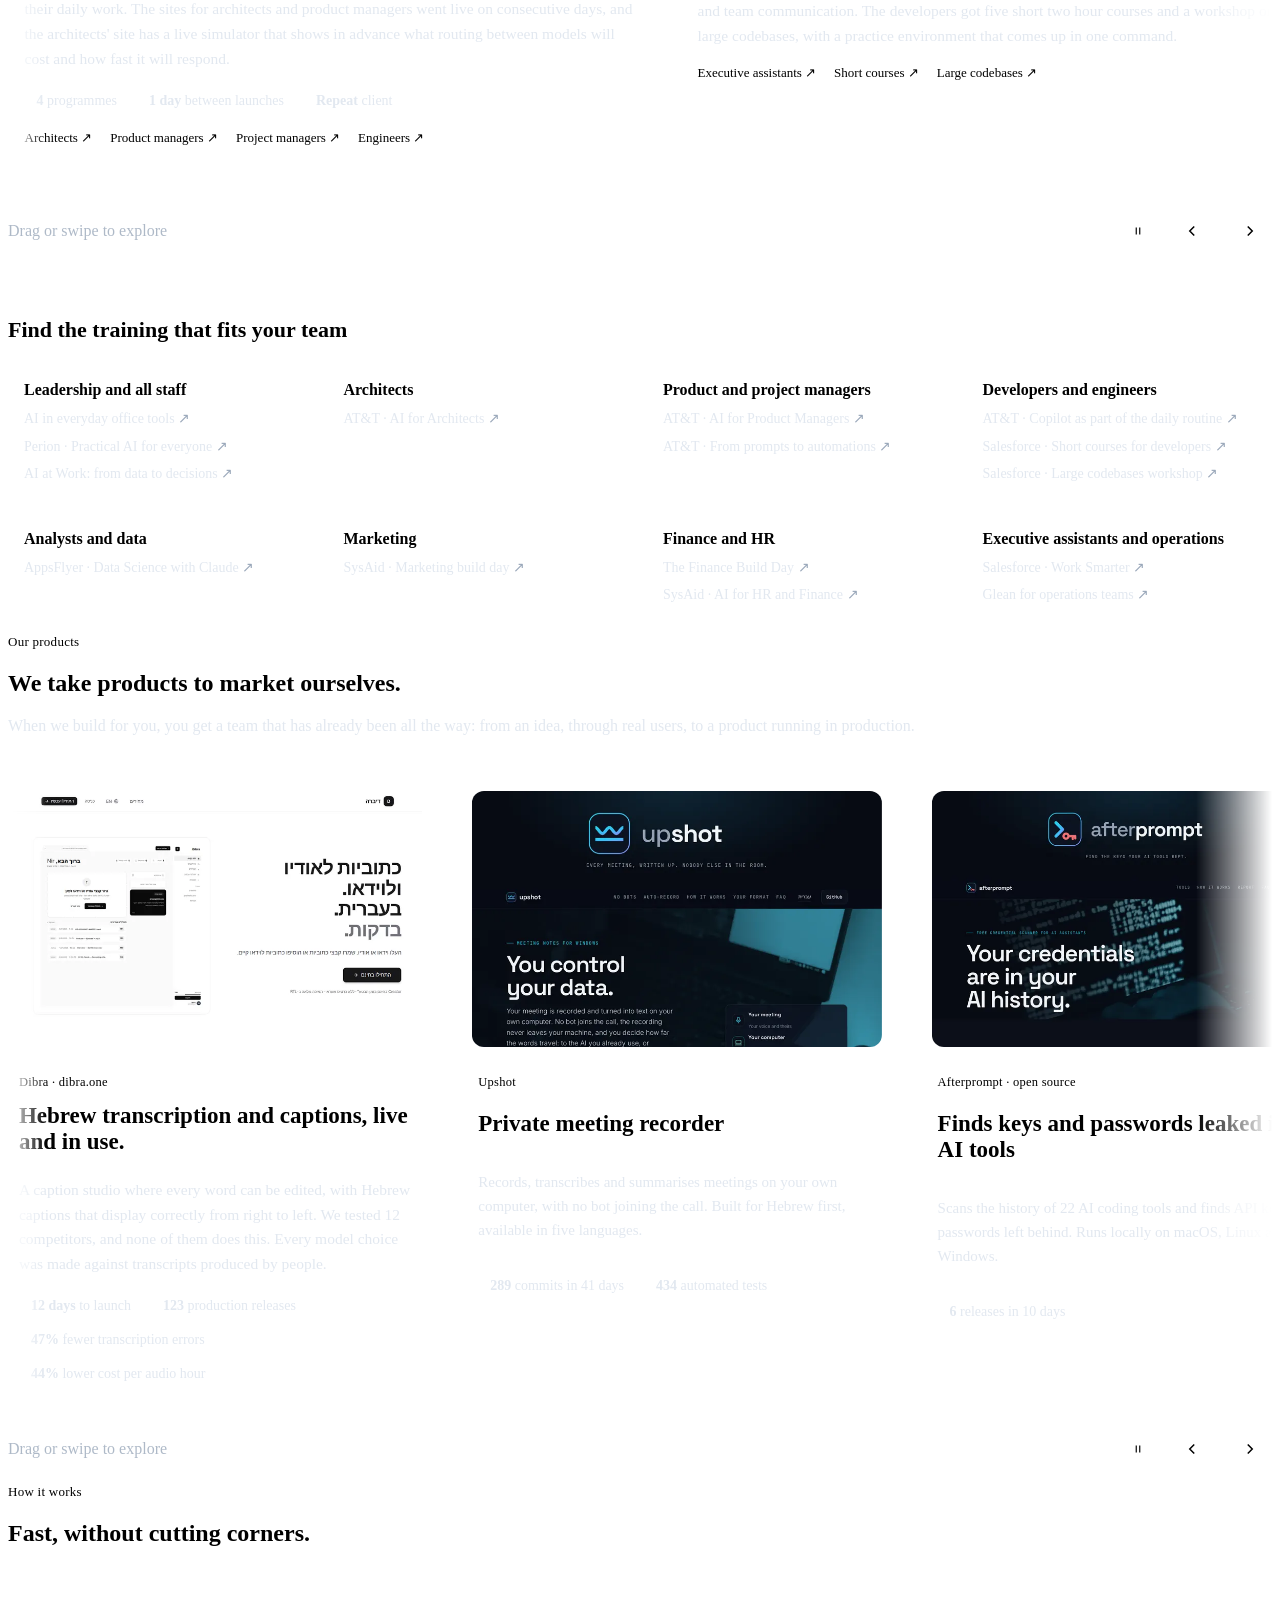
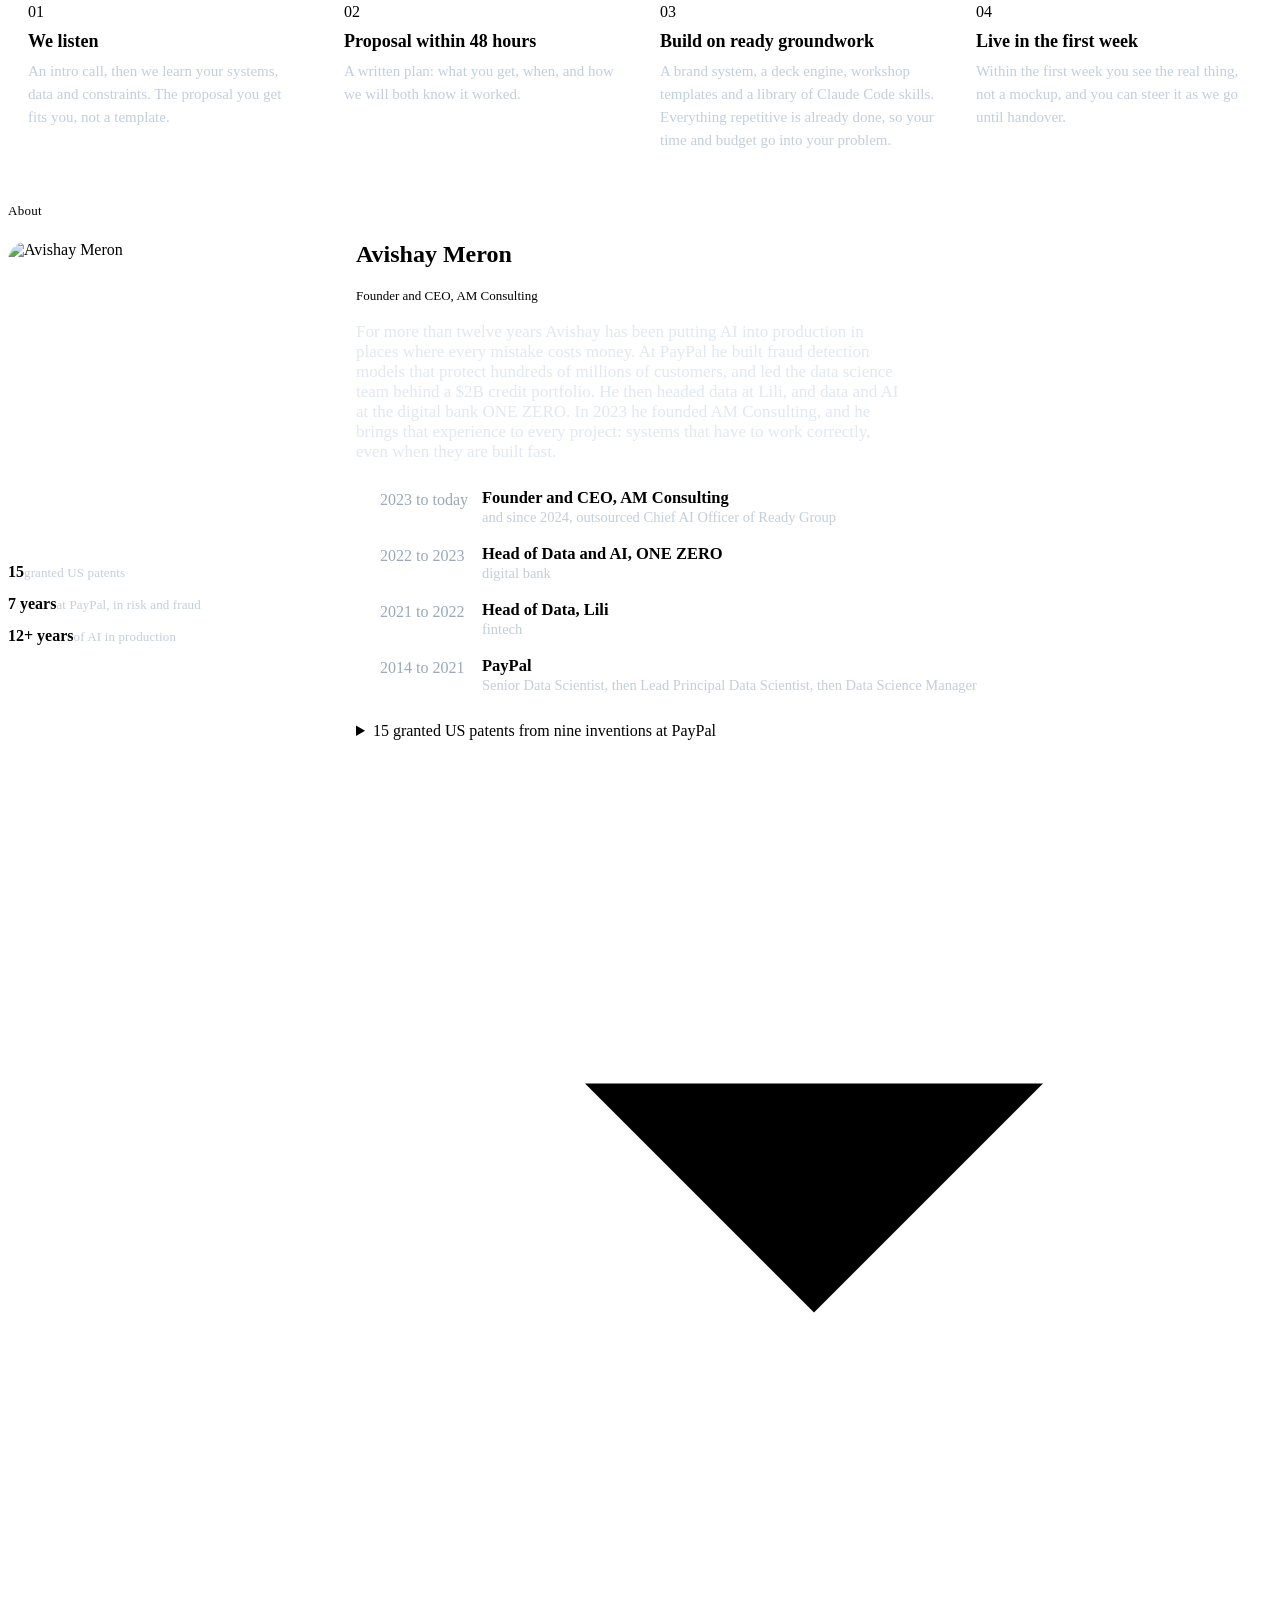
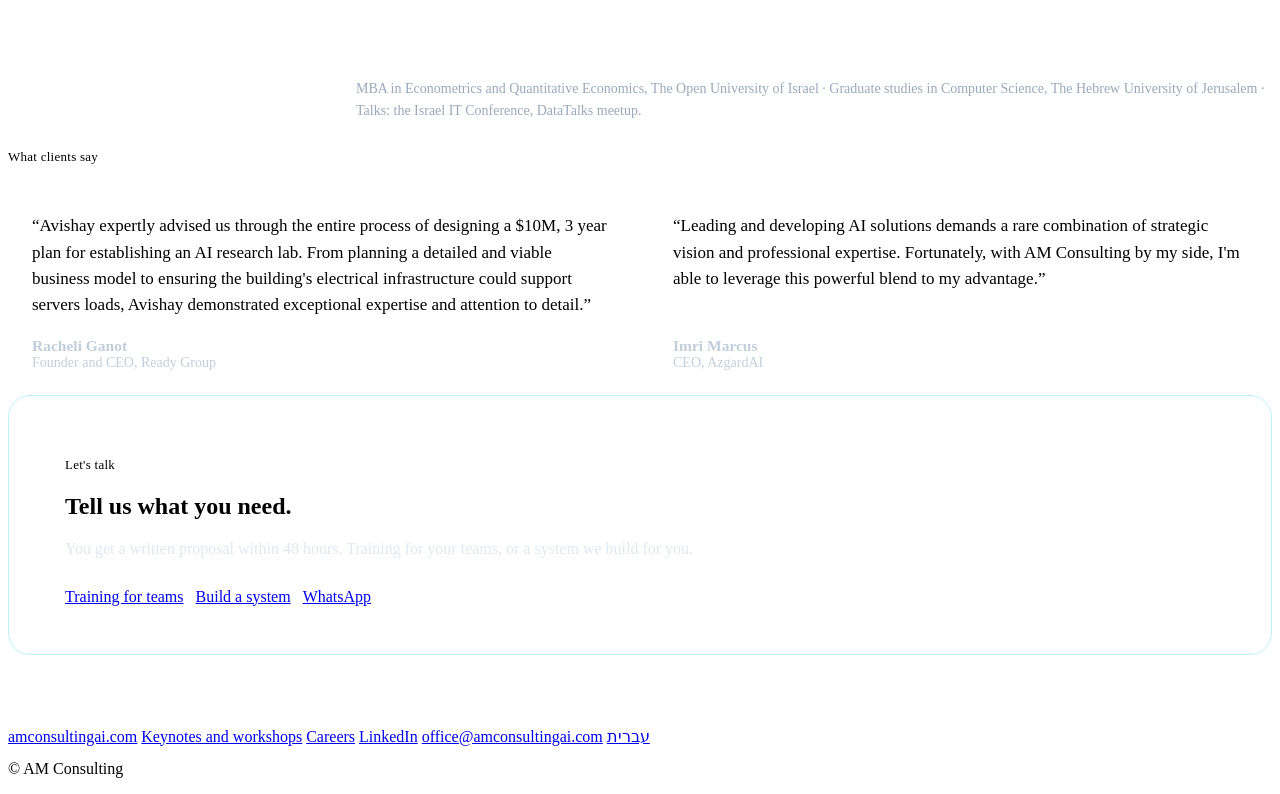
==== commit 87c65bc7: "Timeline across 2026, week level delivery claims, drop NI and JFrog references" ====
--- a/en/index.html
+++ b/en/index.html
@@ -4,12 +4,12 @@
 <meta charset="utf-8">
 <meta name="viewport" content="width=device-width,initial-scale=1">
 <title>AM Consulting · Work</title>
-<meta name="description" content="59 AI projects in 13 months for AT&T, Salesforce, AppsFlyer, SysAid and startups. Most were live on the first day of work.">
+<meta name="description" content="59 AI projects since the start of 2026 for AT&T, Salesforce, AppsFlyer, SysAid and startups. Most were live within the first week.">
 <link rel="alternate" hreflang="he" href="../">
 <link rel="alternate" hreflang="en" href="./">
 <link rel="alternate" hreflang="x-default" href="../">
 <meta property="og:title" content="AM Consulting · Deep AI expertise, delivered at startup speed">
-<meta property="og:description" content="59 projects in 13 months, most live on day one. Training for enterprise teams and production systems for startups, each one linked.">
+<meta property="og:description" content="59 projects since the start of 2026, most live within the first week. Training for enterprise teams and production systems for startups, each one linked.">
 <meta property="og:type" content="website">
 <meta property="og:locale" content="en_US">
 <meta property="og:image" content="../img/og-en.png">
@@ -46,17 +46,17 @@
   <div class="hero-in">
     <p class="eyebrow">AM Consulting · Selected work</p>
     <h1>Deep AI expertise.<br><span class="grad">Delivered at startup speed.</span></h1>
-    <p class="lede">Your teams start working with AI tomorrow, and the system you need goes live in days, not quarters. For most of our clients, <b>the first result was live on day one</b>.</p>
+    <p class="lede">Your teams start working with AI tomorrow, and the system you need goes live in days, not quarters. For most of our clients, <b>the first result was live within the first week</b>.</p>
     <div class="hero-cta">
       <a class="btn btn-pri" href="#projects">Projects we built</a>
       <a class="btn btn-sec" href="#training">Training we ran</a>
     </div>
 
     <dl class="stats" id="stats">
-      <div><dt><span class="num" data-stat="projects">59</span></dt><dd>projects in 13 months</dd></div>
-      <div><dt><span class="num" data-stat="live_properties">34</span></dt><dd>live sites, linked below</dd></div>
-      <div><dt><span class="num" data-stat="named_clients">20</span></dt><dd>clients</dd></div>
-      <div><dt><span class="num">0</span><small>days</small></dt><dd>median time from first commit to live</dd></div>
+      <div><dt><span class="num" data-stat="projects">59</span></dt><dd>projects since the start of 2026</dd></div>
+      <div><dt><span class="num" data-stat="live_properties">31</span></dt><dd>live sites, linked below</dd></div>
+      <div><dt><span class="num" data-stat="named_clients">17</span></dt><dd>clients</dd></div>
+      <div><dt><span class="num">7</span><small>days</small></dt><dd>at most, for most projects, to a first live version</dd></div>
       <div><dt><span class="num">15</span></dt><dd>granted US patents</dd></div>
     </dl>
   </div>
@@ -92,7 +92,7 @@
 <section class="sec" id="log">
   <p class="eyebrow">Timeline</p>
   <h2>This is the pace you get.</h2>
-  <p class="sub">Every dot is something we delivered to a client over the last 13 months. Most went live within a day, so you never wait months to find out whether it works. Hover over a dot to see what was delivered and how fast.</p>
+  <p class="sub">Every dot is something we delivered to a client during 2026. Most went live within a week, so you never wait months to find out whether it works. Hover over a dot to see what was delivered.</p>
 
   <div class="log-filters" role="group" aria-label="Filter projects">
     <button class="chip on" data-f="all">All <span data-count="all"></span></button>
@@ -105,11 +105,11 @@
   <div class="log-tip" id="logTip" role="status" aria-live="polite" hidden></div>
 
   <div class="log-callouts">
-    <div class="callout"><b id="peakLine">June 2026: 13 launches for 6 clients</b><span>Many clients at once, and nobody waited in line.</span></div>
-    <div class="callout"><b id="windowLine">5 clients in 8 days</b><span id="windowSub">Seven deliverables in one week of June.</span></div>
-    <div class="callout"><b id="liveLine">36 of 44 live within a day</b><span>You see a real result on day one, not a slide deck.</span></div>
-  </div>
-  <p class="note" id="logNote">Confidential work appears as a dot without a link, and without the client's name where we have no approval to publish it. "Live" is measured from the first commit to the first public release.</p>
+    <div class="callout"><b id="paceLine">5 to 8 projects every month</b><span>A steady pace all year, so you can plan around us.</span></div>
+    <div class="callout"><b>Several clients in parallel</b><span>Projects run side by side, and no client waits in line.</span></div>
+    <div class="callout"><b>Live within a week</b><span>On most projects you see a real result in the first week, not a slide deck.</span></div>
+  </div>
+  <p class="note" id="logNote">Confidential work appears as a dot without a link.</p>
 </section>
 
 <!-- ============================== PROJECTS ============================== -->
@@ -156,8 +156,8 @@
     <article class="build">
       <p class="who">STC · engineering</p>
       <h3>DrawingExtract</h3>
-      <p>Instead of reading engineering drawings and copying data out by hand, the system reads them with Claude and returns structured data. All of the infrastructure is defined as code, and the first version was live a day and a half after work started.</p>
-      <ul class="facts"><li><b>1.5 days</b> to a live first version</li><li><b>Terraform</b> and background workers</li></ul>
+      <p>Instead of reading engineering drawings and copying data out by hand, the system reads them with Claude and returns structured data. All of the infrastructure is defined as code, and the first version was live in less than a week.</p>
+      <ul class="facts"><li><b>Under a week</b> to a live first version</li><li><b>Terraform</b> and background workers</li></ul>
     </article>
     <article class="build wide">
       <p class="who">Ready Group · software and hardware R&amp;D · advisory</p>
@@ -241,11 +241,11 @@
 
   <h3 class="h3sec">Find the training that fits your team</h3>
   <div class="roles">
-    <div class="role"><b>Leadership and all staff</b><a href="https://ai-zero-to-hero.amconsultingai.com/" target="_blank" rel="noopener">AI in everyday office tools</a><a href="https://perion-ai-forall.amconsultingai.com/" target="_blank" rel="noopener">Perion · Practical AI for everyone</a><a href="https://4-sessions-diverse-ai-workshop.amconsultingai.com/" target="_blank" rel="noopener">AI at Work: from data to decisions</a><a href="https://from-autocomplete-to-autonomy.amconsultingai.com/" target="_blank" rel="noopener">JFrog · From Autocomplete to Autonomy</a></div>
+    <div class="role"><b>Leadership and all staff</b><a href="https://ai-zero-to-hero.amconsultingai.com/" target="_blank" rel="noopener">AI in everyday office tools</a><a href="https://perion-ai-forall.amconsultingai.com/" target="_blank" rel="noopener">Perion · Practical AI for everyone</a><a href="https://4-sessions-diverse-ai-workshop.amconsultingai.com/" target="_blank" rel="noopener">AI at Work: from data to decisions</a></div>
     <div class="role"><b>Architects</b><a href="https://att-ai-for-arch.amconsultingai.com/" target="_blank" rel="noopener">AT&amp;T · AI for Architects</a></div>
     <div class="role"><b>Product and project managers</b><a href="https://att-ai-for-pm.amconsultingai.com/" target="_blank" rel="noopener">AT&amp;T · AI for Product Managers</a><a href="https://att-ai-project-managers.amconsultingai.com/" target="_blank" rel="noopener">AT&amp;T · From prompts to automations</a></div>
     <div class="role"><b>Developers and engineers</b><a href="https://att-ai-tdp.amconsultingai.com/" target="_blank" rel="noopener">AT&amp;T · Copilot as part of the daily routine</a><a href="https://sf-micro-learning.amconsultingai.com/" target="_blank" rel="noopener">Salesforce · Short courses for developers</a><a href="https://sf-large-codebases-ws.amconsultingai.com/" target="_blank" rel="noopener">Salesforce · Large codebases workshop</a></div>
-    <div class="role"><b>Analysts and data</b><a href="https://am-consultingai.github.io/ni-stats-workshop-page/" target="_blank" rel="noopener">Natural Intelligence · Deterministic Analysis</a><a href="https://ds-for-analysts.amconsultingai.com/" target="_blank" rel="noopener">AppsFlyer · Data Science with Claude</a></div>
+    <div class="role"><b>Analysts and data</b><a href="https://ds-for-analysts.amconsultingai.com/" target="_blank" rel="noopener">AppsFlyer · Data Science with Claude</a></div>
     <div class="role"><b>Marketing</b><a href="https://ai-for-marketing-sysaid.amconsultingai.com/" target="_blank" rel="noopener">SysAid · Marketing build day</a></div>
     <div class="role"><b>Finance and HR</b><a href="https://ai-for-cfo.amconsultingai.com/" target="_blank" rel="noopener">The Finance Build Day</a><a href="https://am-consultingai.github.io/sysaid-hr-finance-AI-workshop-pres/" target="_blank" rel="noopener">SysAid · AI for HR and Finance</a></div>
     <div class="role"><b>Executive assistants and operations</b><a href="https://am-consultingai.github.io/am_sf_ea_ai/" target="_blank" rel="noopener">Salesforce · Work Smarter</a><a href="https://am-consultingai.github.io/am_ma_biz_ops/" target="_blank" rel="noopener">Glean for operations teams</a></div>
@@ -299,7 +299,7 @@
     <li><span class="n">01</span><b>We listen</b><p>An intro call, then we learn your systems, data and constraints. The proposal you get fits you, not a template.</p></li>
     <li><span class="n">02</span><b>Proposal within 48 hours</b><p>A written plan: what you get, when, and how we will both know it worked.</p></li>
     <li><span class="n">03</span><b>Build on ready groundwork</b><p>A brand system, a deck engine, workshop templates and a library of Claude Code skills. Everything repetitive is already done, so your time and budget go into your problem.</p></li>
-    <li><span class="n">04</span><b>Live from day one</b><p>From the first day you see the real thing, not a mockup, and you can steer it as we go until handover.</p></li>
+    <li><span class="n">04</span><b>Live in the first week</b><p>Within the first week you see the real thing, not a mockup, and you can steer it as we go until handover.</p></li>
   </ol>
 </section>
 
@@ -341,7 +341,7 @@
           <li><b>Automatic false positive estimation for website matching</b> <code>US11468129</code></li>
         </ul>
       </details>
-      <p class="edu">MBA in Econometrics and Quantitative Economics, The Open University of Israel · Graduate studies in Computer Science, The Hebrew University of Jerusalem · Talks: JFrog, the Israel IT Conference, DataTalks meetup.</p>
+      <p class="edu">MBA in Econometrics and Quantitative Economics, The Open University of Israel · Graduate studies in Computer Science, The Hebrew University of Jerusalem · Talks: the Israel IT Conference, DataTalks meetup.</p>
     </div>
   </div>
 </section>
@@ -384,7 +384,7 @@
     <a href="mailto:office@amconsultingai.com">office@amconsultingai.com</a>
     <a href="../" hreflang="he" lang="he">עברית</a>
   </div>
-  <p class="fnote">© AM Consulting · Figures based on our git history as of <span id="genDate">9 October 2026</span></p>
+  <p class="fnote">© AM Consulting</p>
 </footer>
 
 <script src="../data/projects.js"></script>
--- a/site.css
+++ b/site.css
@@ -49,7 +49,7 @@
 .marquee-track img{display:block;height:30px;width:auto;max-width:150px;object-fit:contain;opacity:.9;transition:opacity .25s}
 .marquee-track li:hover img{opacity:1}
 /* optical sizing — tall marks need more height to match the wordmarks */
-.marquee-track img[data-l="jfrog"],.marquee-track img[data-l="precise"]{height:46px}
+.marquee-track img[data-l="precise"]{height:46px}
 .marquee-track img[data-l="salesforce"],.marquee-track img[data-l="ready-group"],.marquee-track img[data-l="focus"],
 .marquee-track img[data-l="danpal"],.marquee-track img[data-l="tracespan"],.marquee-track img[data-l="plasgad"]{height:40px}
 .marquee-track img[data-l="appsflyer"],.marquee-track img[data-l="onezero"]{height:24px}
@@ -59,7 +59,7 @@
 .marquee.run .marquee-track li{padding:0 28px}
 .marquee.run:hover .marquee-track{animation-play-state:paused}
 @keyframes marquee{to{transform:translateX(-50%)}}
-@media(max-width:640px){.marquee-track img{height:24px}.marquee-track img[data-l="jfrog"],.marquee-track img[data-l="precise"]{height:36px}
+@media(max-width:640px){.marquee-track img{height:24px}.marquee-track img[data-l="precise"]{height:36px}
   .marquee.run .marquee-track li{padding:0 20px}}
 @media(prefers-reduced-motion:reduce){.marquee.run .marquee-track{animation:none}}
 
@@ -92,9 +92,9 @@
 .sw.ent{background:var(--ent)}.sw.su{background:var(--su)}.sw.own{background:var(--own)}
 
 .log{position:relative;margin-top:22px;background:var(--card);border:1px solid var(--line);border-radius:var(--r);
-  padding:26px 18px 14px;display:grid;grid-template-columns:repeat(var(--cols,14),1fr);gap:6px;align-items:end;min-height:340px}
+  padding:22px 18px 14px;display:grid;grid-template-columns:repeat(var(--cols,14),1fr);gap:6px;align-items:end;min-height:250px}
 .log-col{display:flex;flex-direction:column;align-items:center;gap:6px;position:relative}
-.log-stack{display:flex;flex-direction:column-reverse;align-items:center;gap:5px;min-height:260px;justify-content:flex-start}
+.log-stack{display:flex;flex-direction:column-reverse;align-items:center;gap:5px;min-height:180px;justify-content:flex-start}
 .log-col.peak::before{content:attr(data-peak);position:absolute;top:-4px;left:50%;transform:translate(-50%,-100%);
   white-space:nowrap;font:500 11.5px var(--mono);color:var(--cyan)}
 .log-m{font:500 11.5px var(--mono);color:var(--s4);text-align:center;line-height:1.3;border-top:1px solid var(--line-soft);padding-top:8px;width:100%}
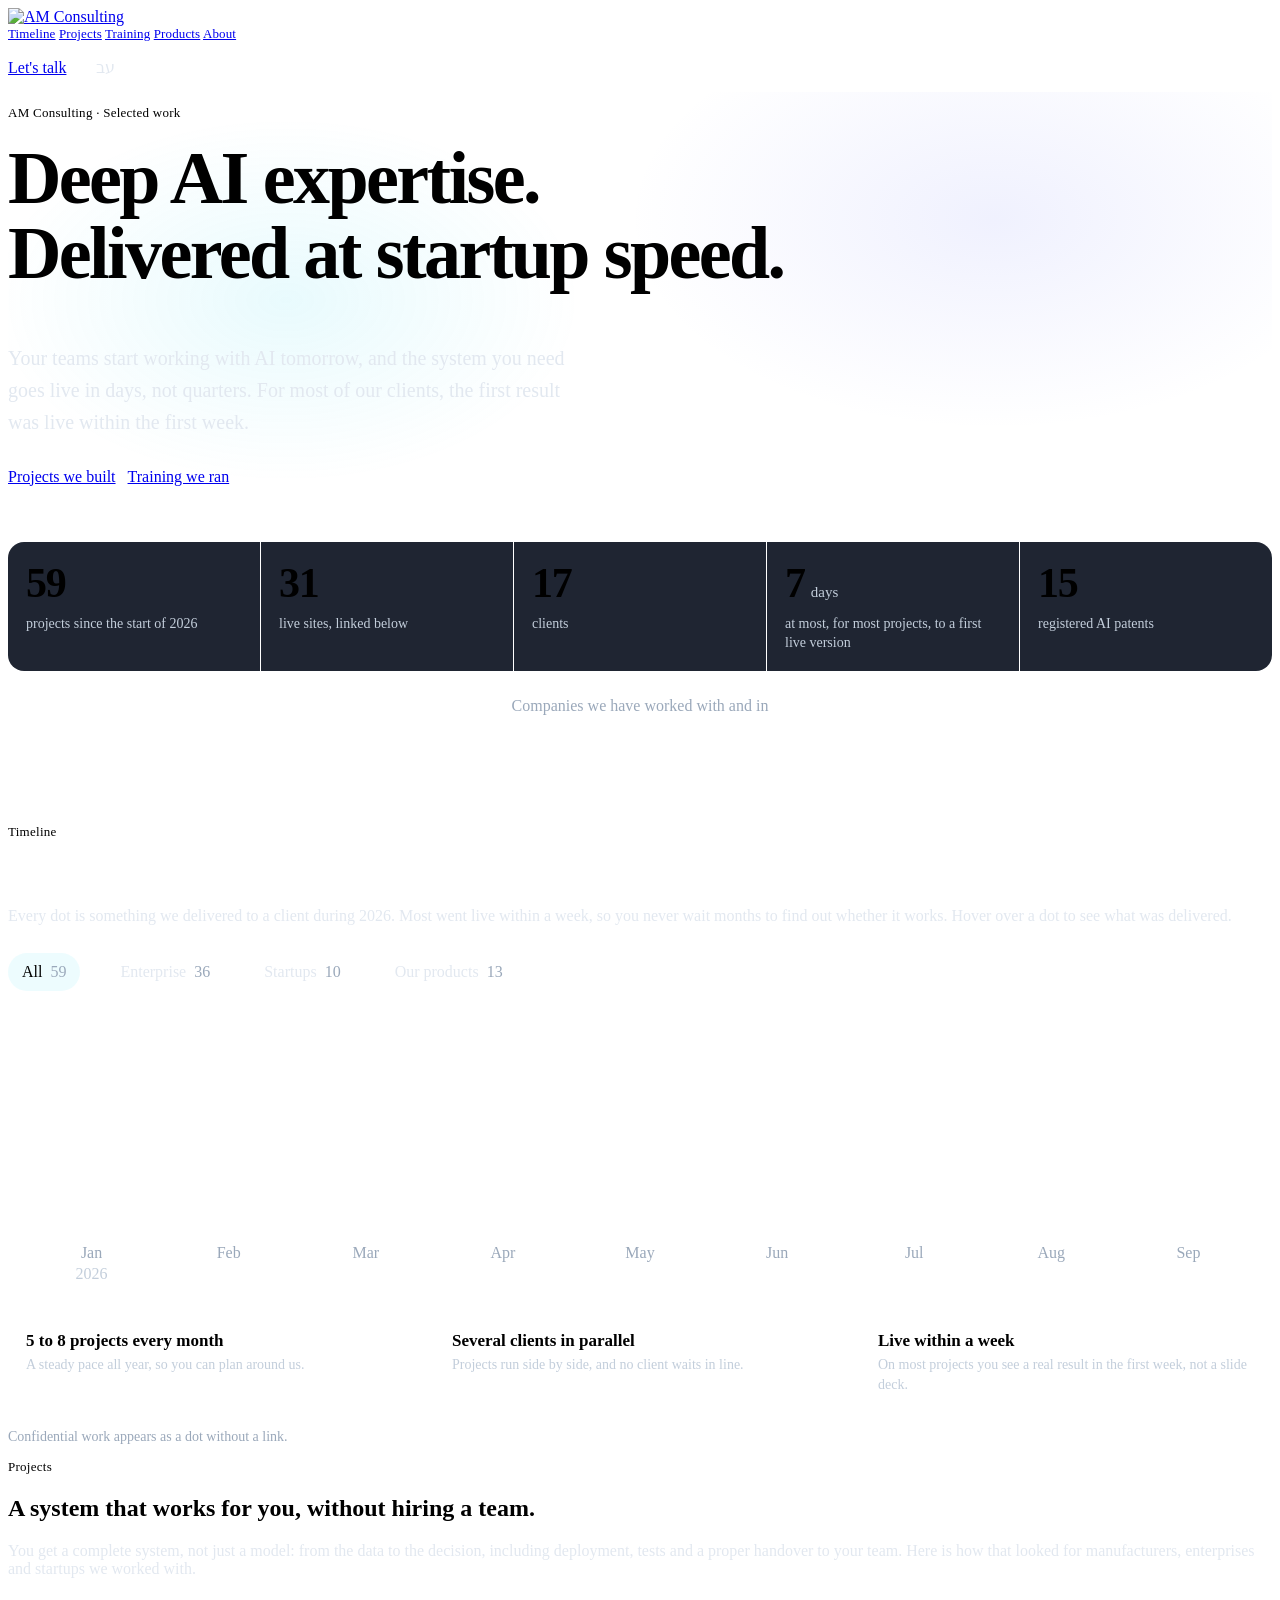
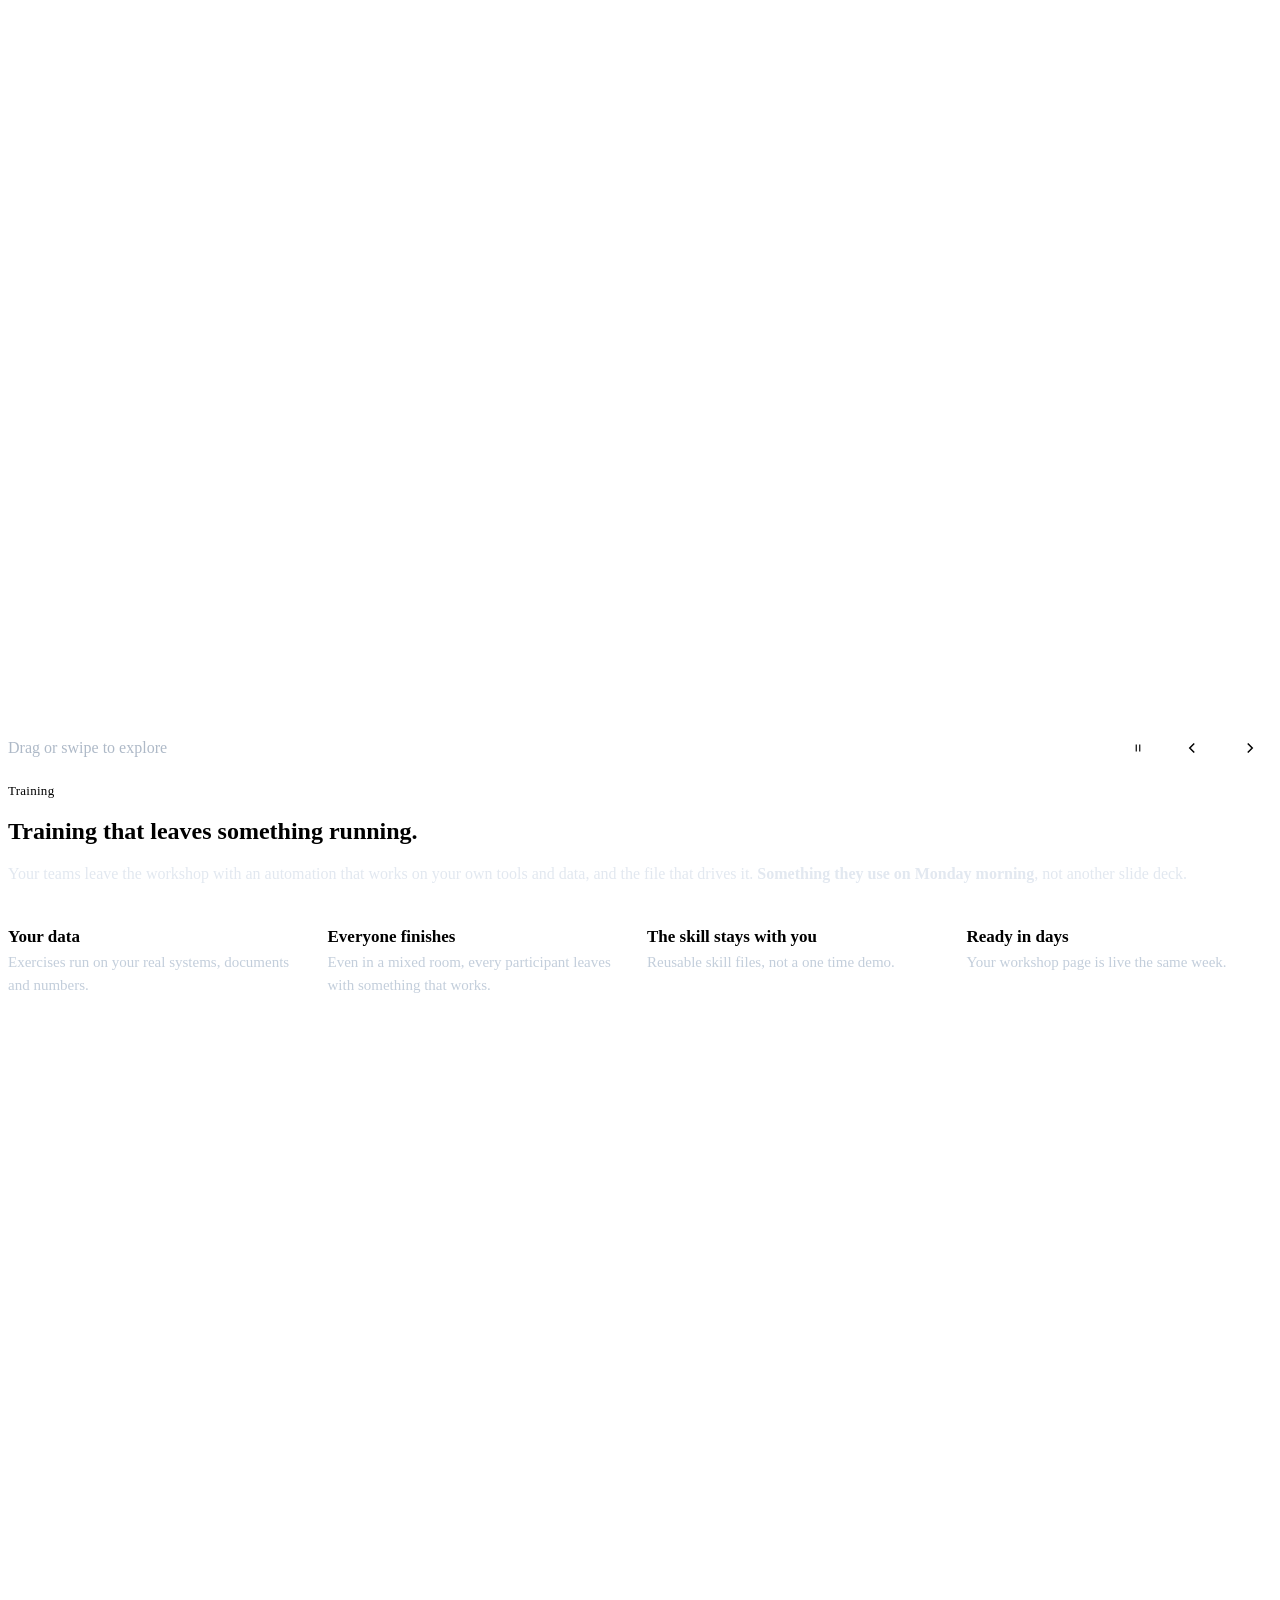
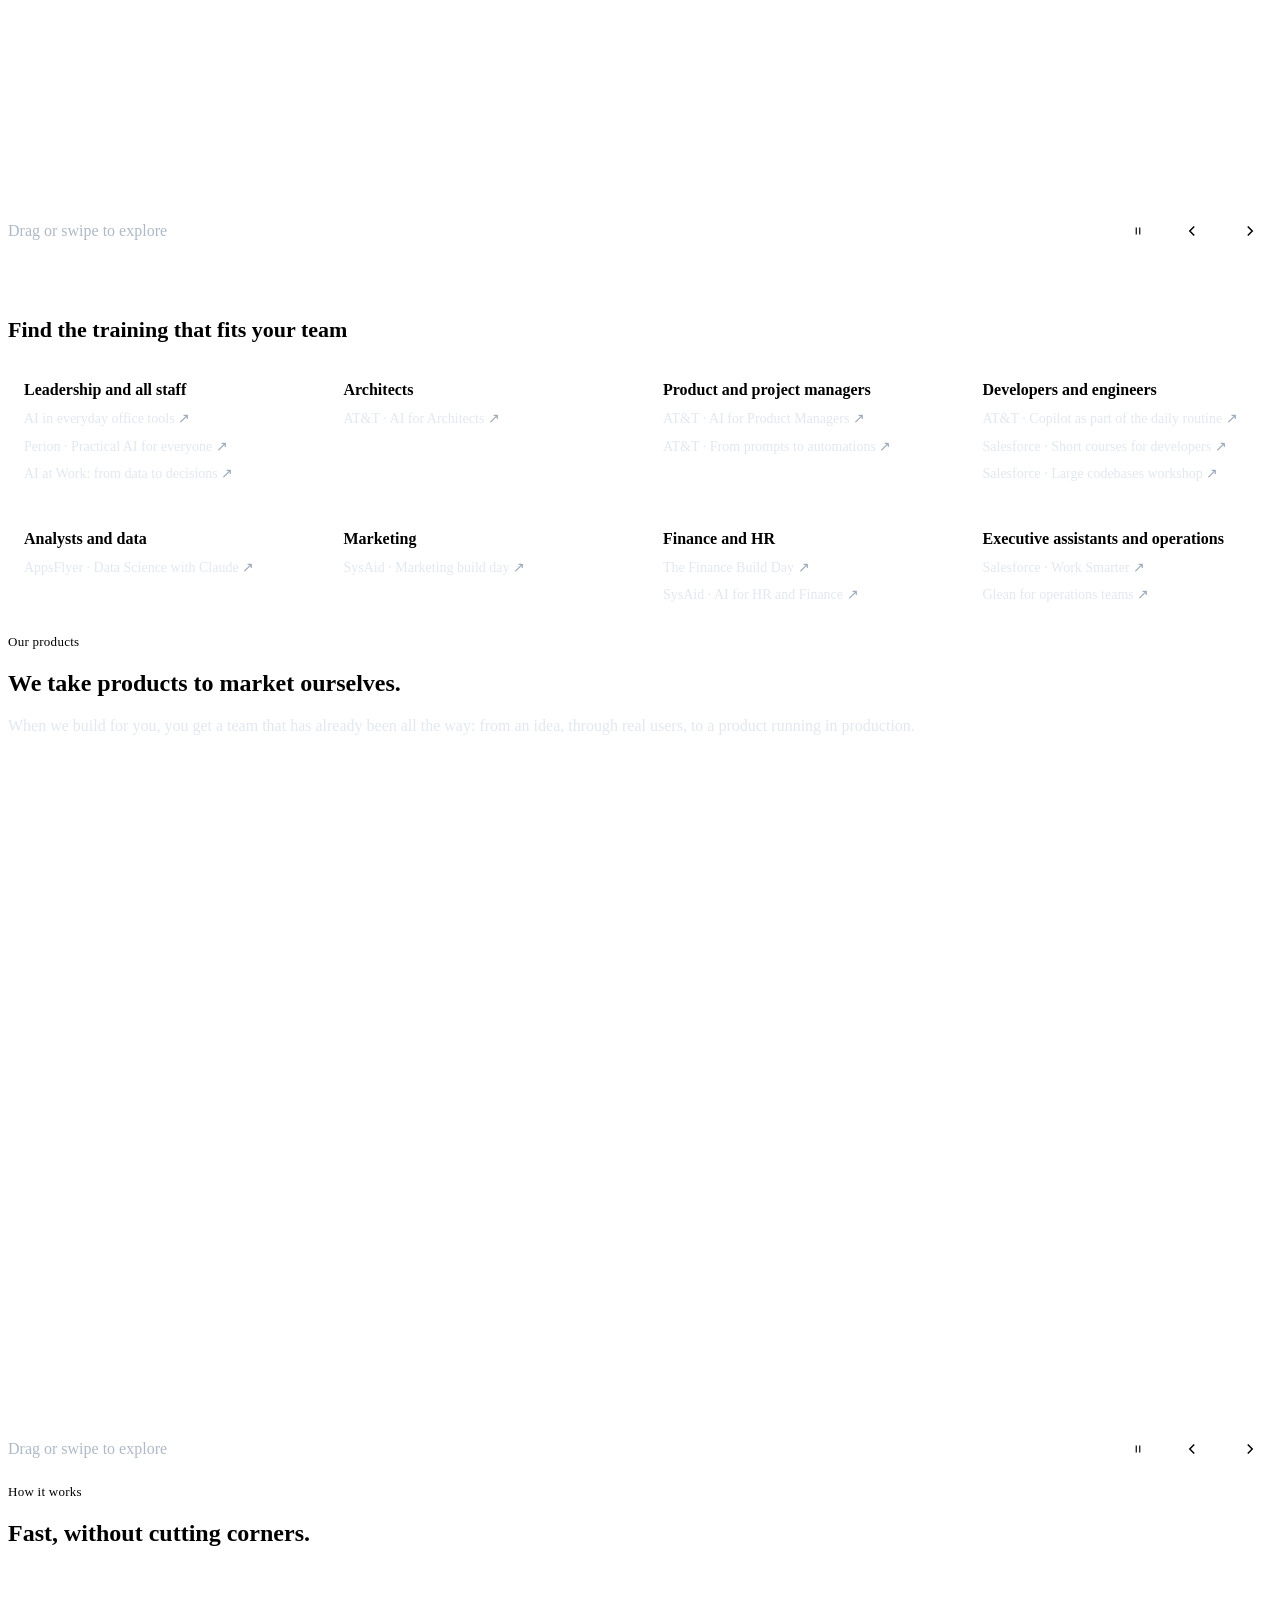
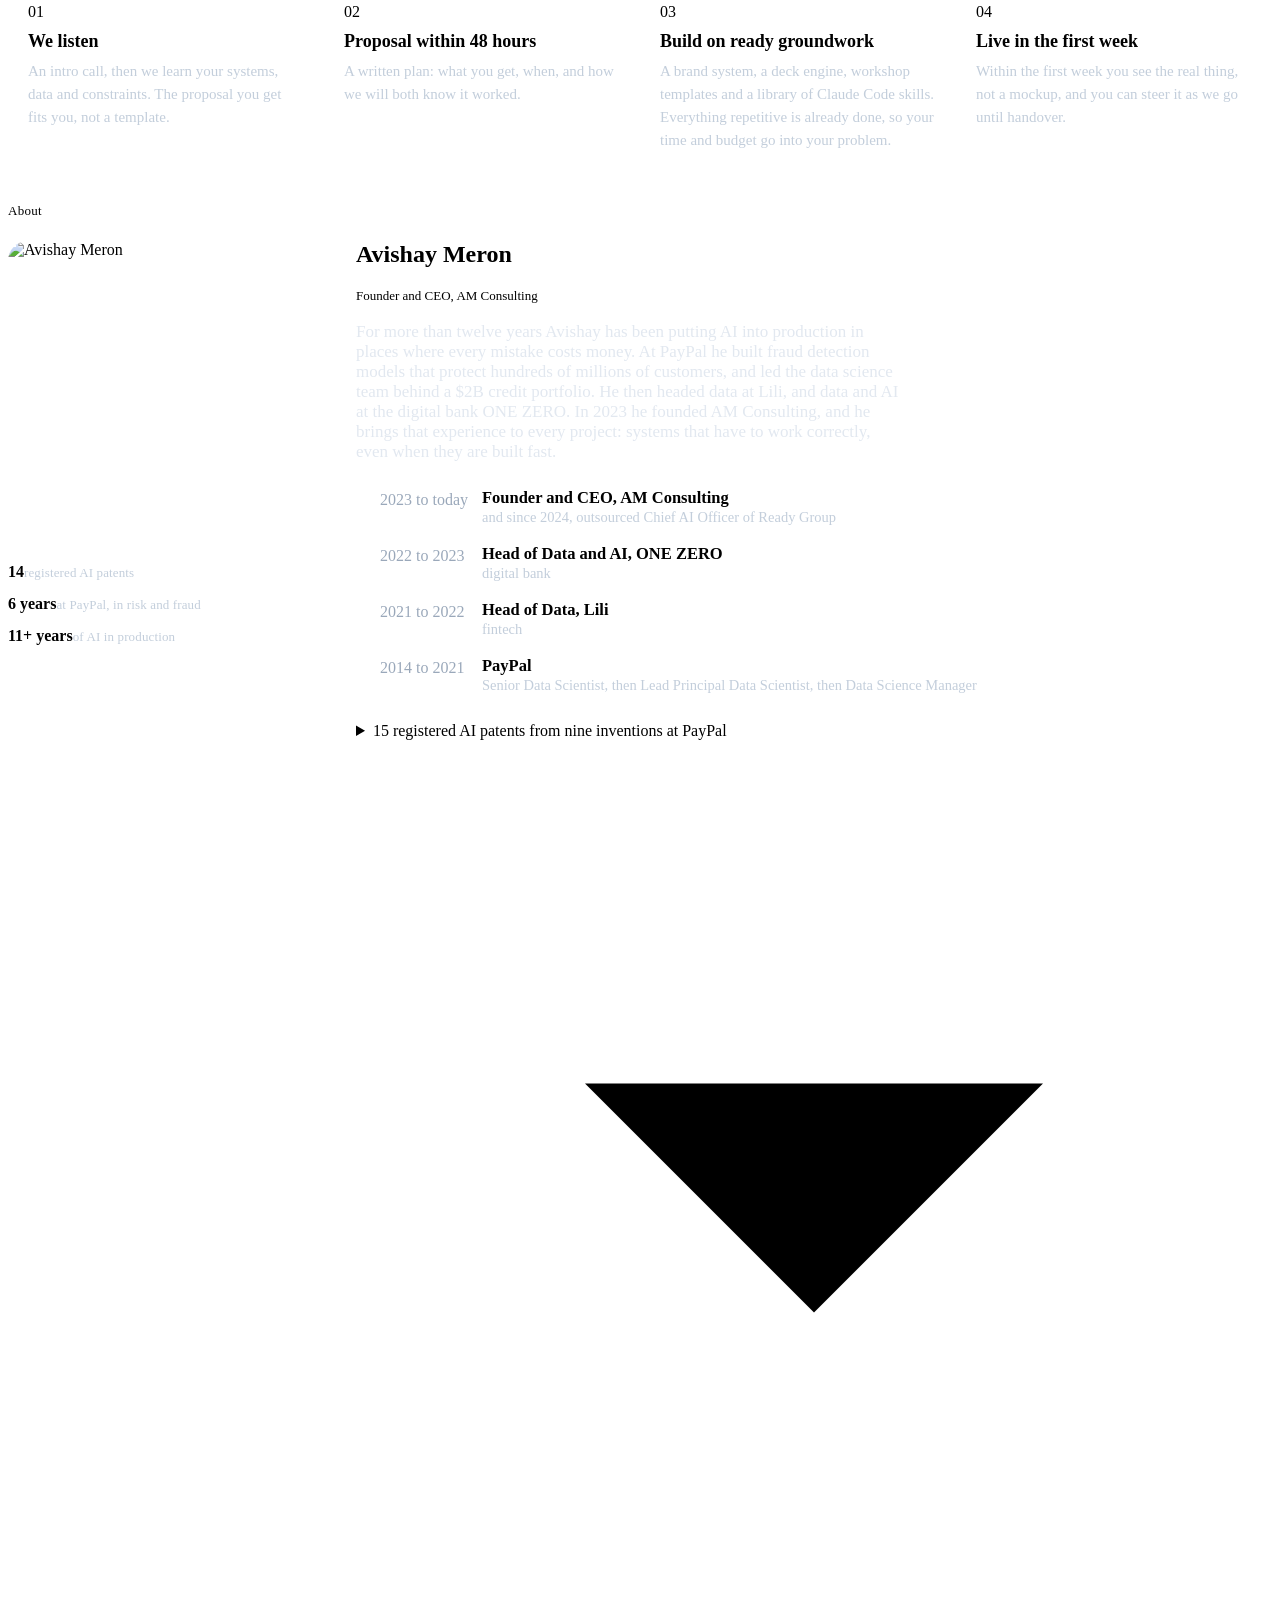
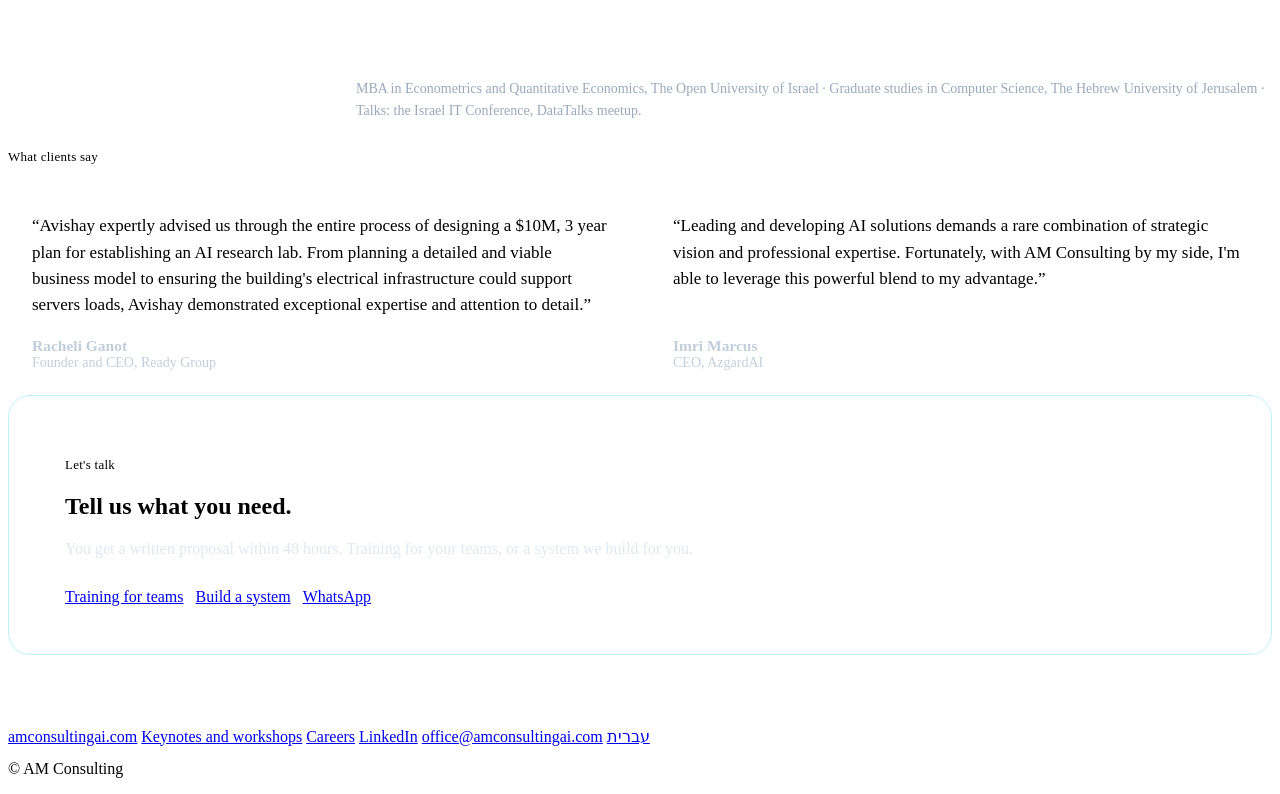
==== commit 4cc1e0c4: "Patents stat: registered AI patents" ====
--- a/en/index.html
+++ b/en/index.html
@@ -57,7 +57,7 @@
       <div><dt><span class="num" data-stat="live_properties">31</span></dt><dd>live sites, linked below</dd></div>
       <div><dt><span class="num" data-stat="named_clients">17</span></dt><dd>clients</dd></div>
       <div><dt><span class="num">7</span><small>days</small></dt><dd>at most, for most projects, to a first live version</dd></div>
-      <div><dt><span class="num">15</span></dt><dd>granted US patents</dd></div>
+      <div><dt><span class="num">15</span></dt><dd>registered AI patents</dd></div>
     </dl>
   </div>
 </header>
@@ -310,7 +310,7 @@
     <div class="about-l">
       <img class="portrait" src="https://cdn.jsdelivr.net/gh/am-consultingai/am-assets@v2/portrait/avishay-400.png" alt="Avishay Meron" width="400" height="400" loading="lazy">
       <div class="creds">
-        <div><b>15</b><span>granted US patents</span></div>
+        <div><b>15</b><span>registered AI patents</span></div>
         <div><b>7 years</b><span>at PayPal, in risk and fraud</span></div>
         <div><b>12+ years</b><span>of AI in production</span></div>
       </div>
@@ -328,7 +328,7 @@
       </ol>
 
       <details class="acc patents">
-        <summary>15 granted US patents from nine inventions at PayPal<svg class="chev" viewBox="0 0 24 24"><path d="M6 9l6 6 6-6"/></svg></summary>
+        <summary>15 registered AI patents from nine inventions at PayPal<svg class="chev" viewBox="0 0 24 24"><path d="M6 9l6 6 6-6"/></svg></summary>
         <ul class="acc-b">
           <li><b>Rapid online clustering:</b> every payment is placed in real time into a cluster of similar past transactions, which flags fraud. <code>US10866995</code> <code>US11507631</code> <code>US12271870</code></li>
           <li><b>Accounts linked to known fraud:</b> flags accounts that share attributes with several known fraudulent accounts. <code>US11182795</code> <code>US12469035</code></li>
